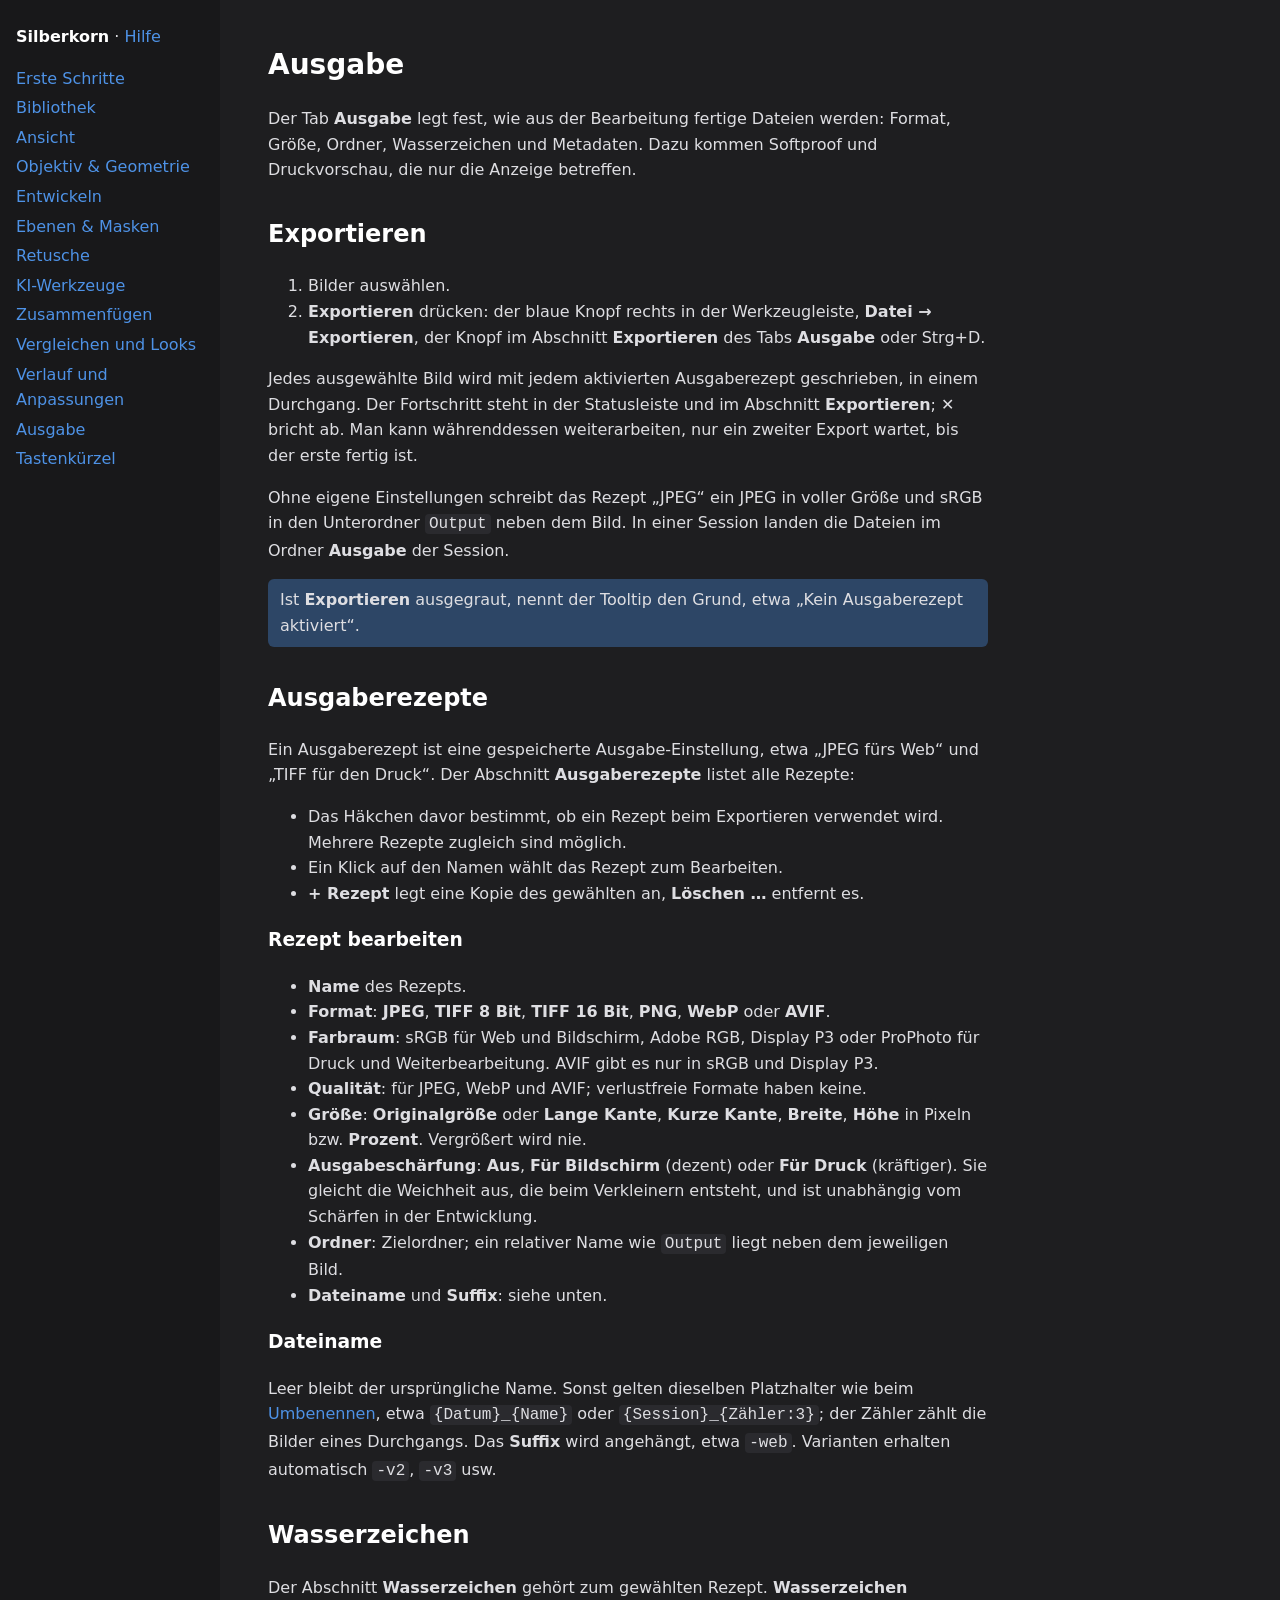
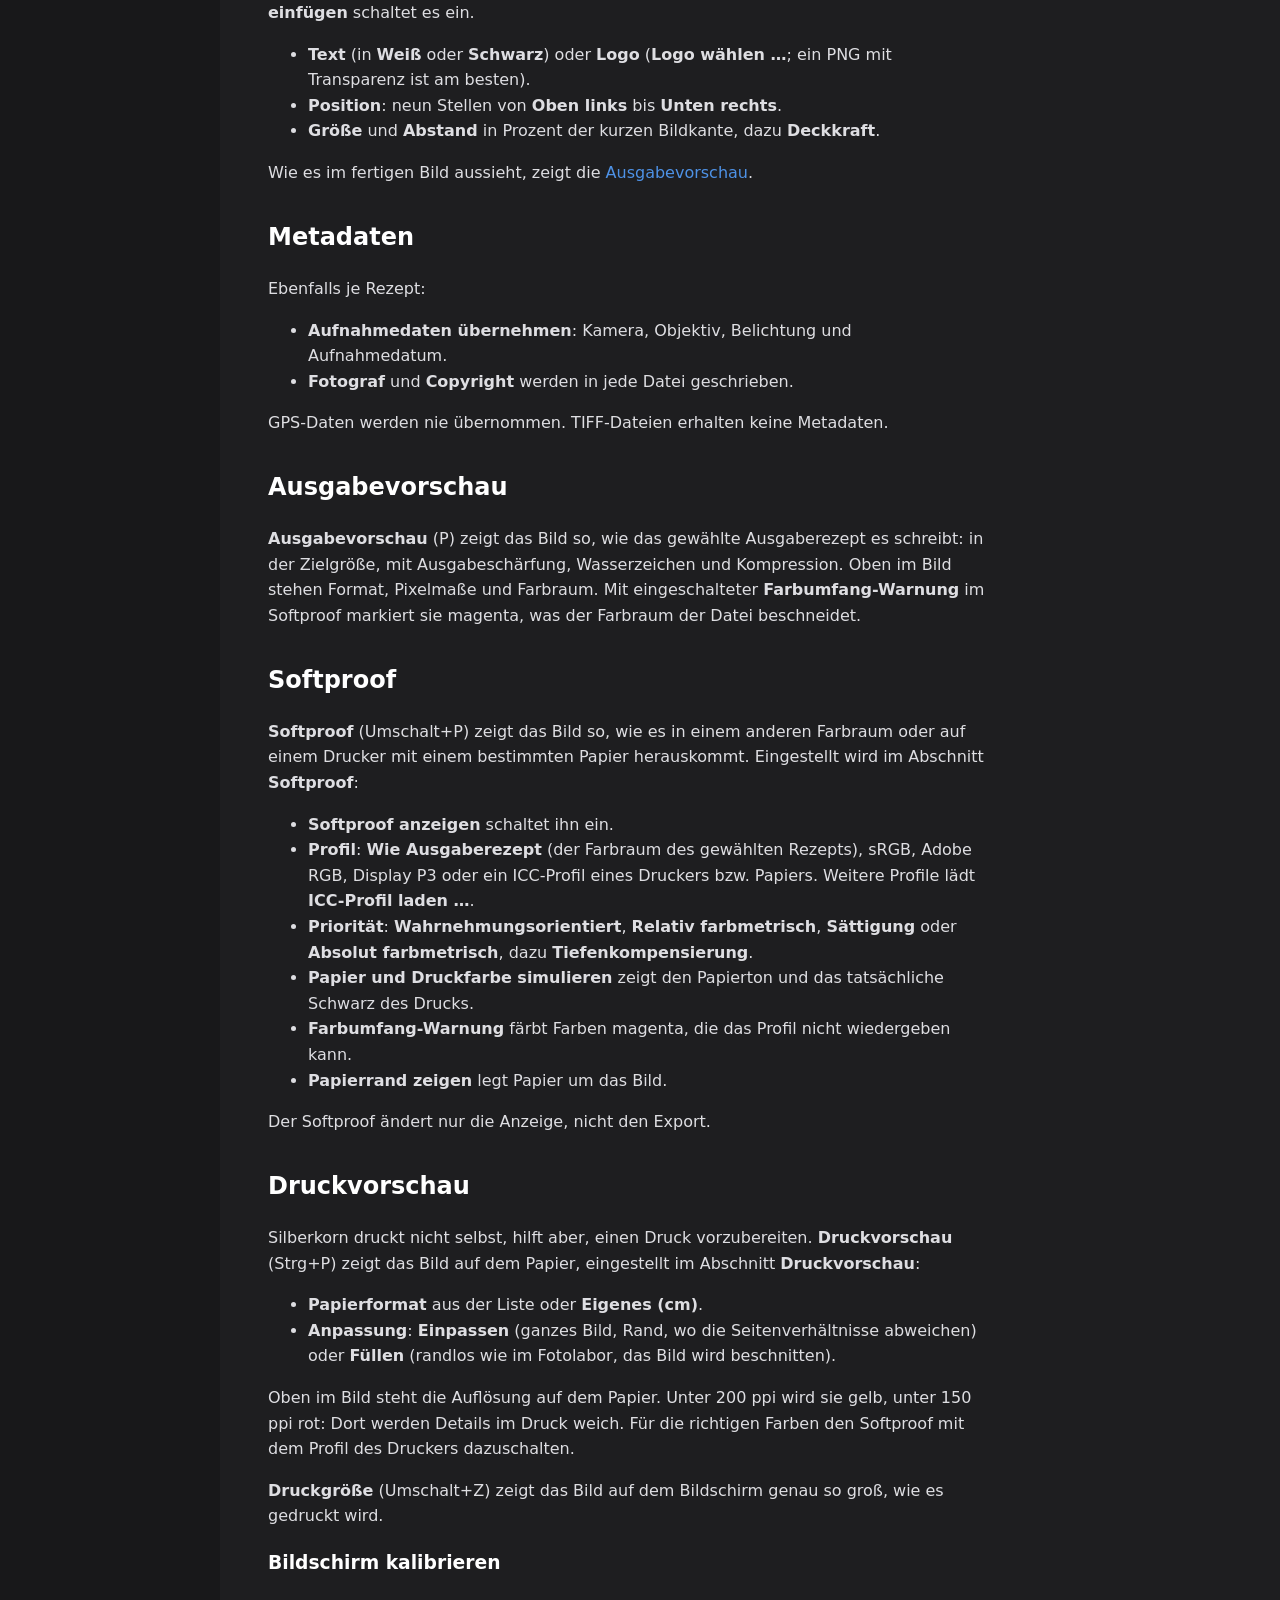
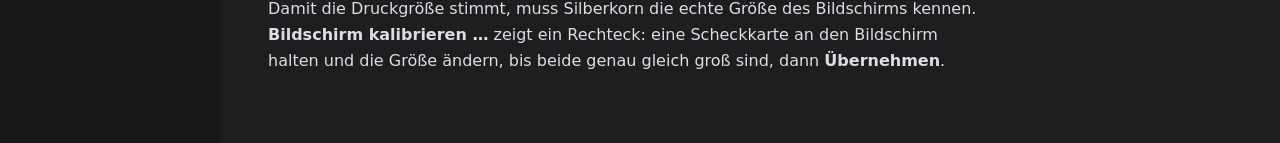
==== docs/hilfe/ausgabe.html @ e689c8c1 "Hilfe und Tutorials: Handbuch (F1), Kurzhilfe je Werkzeug, geführte Touren - Handbuch mit 13 Kapitel" ====
<!doctype html>
<html lang="de">
<head>
<meta charset="utf-8">
<meta name="viewport" content="width=device-width, initial-scale=1">
<title>Ausgabe – Silberkorn</title>
<link rel="stylesheet" href="hilfe.css">
</head>
<body>
<nav><a class="home" href="../index.html">Silberkorn</a> · <a href="index.html">Hilfe</a>
<ul>
<li><a href="erste-schritte.html">Erste Schritte</a></li>
<li><a href="bibliothek.html">Bibliothek</a></li>
<li><a href="ansicht.html">Ansicht</a></li>
<li><a href="objektiv.html">Objektiv &amp; Geometrie</a></li>
<li><a href="entwickeln.html">Entwickeln</a></li>
<li><a href="ebenen-masken.html">Ebenen &amp; Masken</a></li>
<li><a href="retusche.html">Retusche</a></li>
<li><a href="ki-werkzeuge.html">KI-Werkzeuge</a></li>
<li><a href="zusammenfuegen.html">Zusammenfügen</a></li>
<li><a href="vergleichen.html">Vergleichen und Looks</a></li>
<li><a href="verlauf.html">Verlauf und Anpassungen</a></li>
<li><a href="ausgabe.html">Ausgabe</a></li>
<li><a href="tastenkuerzel.html">Tastenkürzel</a></li>
</ul></nav>
<main>
<h1 id="ausgabe">Ausgabe</h1>
<p>Der Tab <b>Ausgabe</b> legt fest, wie aus der Bearbeitung fertige Dateien werden: Format, Größe, Ordner, Wasserzeichen und Metadaten. Dazu kommen Softproof und Druckvorschau, die nur die Anzeige betreffen.</p>
<h2 id="exportieren">Exportieren</h2>
<ol>
<li>Bilder auswählen.</li>
<li><b>Exportieren</b> drücken: der blaue Knopf rechts in der Werkzeugleiste, <b>Datei → Exportieren</b>, der Knopf im Abschnitt <b>Exportieren</b> des Tabs <b>Ausgabe</b> oder Strg+D.</li>
</ol>
<p>Jedes ausgewählte Bild wird mit jedem aktivierten Ausgaberezept geschrieben, in einem Durchgang. Der Fortschritt steht in der Statusleiste und im Abschnitt <b>Exportieren</b>; ✕ bricht ab. Man kann währenddessen weiterarbeiten, nur ein zweiter Export wartet, bis der erste fertig ist.</p>
<p>Ohne eigene Einstellungen schreibt das Rezept „JPEG“ ein JPEG in voller Größe und sRGB in den Unterordner <code>Output</code> neben dem Bild. In einer Session landen die Dateien im Ordner <b>Ausgabe</b> der Session.</p>
<p class="note">Ist <b>Exportieren</b> ausgegraut, nennt der Tooltip den Grund, etwa „Kein Ausgaberezept aktiviert“.</p>
<h2 id="ausgaberezepte">Ausgaberezepte</h2>
<p>Ein Ausgaberezept ist eine gespeicherte Ausgabe-Einstellung, etwa „JPEG fürs Web“ und „TIFF für den Druck“. Der Abschnitt <b>Ausgaberezepte</b> listet alle Rezepte:</p>
<ul>
<li>Das Häkchen davor bestimmt, ob ein Rezept beim Exportieren verwendet wird. Mehrere Rezepte zugleich sind möglich.</li>
<li>Ein Klick auf den Namen wählt das Rezept zum Bearbeiten.</li>
<li><b>+ Rezept</b> legt eine Kopie des gewählten an, <b>Löschen …</b> entfernt es.</li>
</ul>
<h3 id="rezept-bearbeiten">Rezept bearbeiten</h3>
<ul>
<li><b>Name</b> des Rezepts.</li>
<li><b>Format</b>: <b>JPEG</b>, <b>TIFF 8 Bit</b>, <b>TIFF 16 Bit</b>, <b>PNG</b>, <b>WebP</b> oder <b>AVIF</b>.</li>
<li><b>Farbraum</b>: sRGB für Web und Bildschirm, Adobe RGB, Display P3 oder ProPhoto für Druck und Weiterbearbeitung. AVIF gibt es nur in sRGB und Display P3.</li>
<li><b>Qualität</b>: für JPEG, WebP und AVIF; verlustfreie Formate haben keine.</li>
<li><b>Größe</b>: <b>Originalgröße</b> oder <b>Lange Kante</b>, <b>Kurze Kante</b>, <b>Breite</b>, <b>Höhe</b> in Pixeln bzw. <b>Prozent</b>. Vergrößert wird nie.</li>
<li><b>Ausgabeschärfung</b>: <b>Aus</b>, <b>Für Bildschirm</b> (dezent) oder <b>Für Druck</b> (kräftiger). Sie gleicht die Weichheit aus, die beim Verkleinern entsteht, und ist unabhängig vom Schärfen in der Entwicklung.</li>
<li><b>Ordner</b>: Zielordner; ein relativer Name wie <code>Output</code> liegt neben dem jeweiligen Bild.</li>
<li><b>Dateiname</b> und <b>Suffix</b>: siehe unten.</li>
</ul>
<h3 id="dateiname">Dateiname</h3>
<p>Leer bleibt der ursprüngliche Name. Sonst gelten dieselben Platzhalter wie beim <a href="bibliothek.html#umbenennen">Umbenennen</a>, etwa <code>{Datum}_{Name}</code> oder <code>{Session}_{Zähler:3}</code>; der Zähler zählt die Bilder eines Durchgangs. Das <b>Suffix</b> wird angehängt, etwa <code>-web</code>. Varianten erhalten automatisch <code>-v2</code>, <code>-v3</code> usw.</p>
<h2 id="wasserzeichen">Wasserzeichen</h2>
<p>Der Abschnitt <b>Wasserzeichen</b> gehört zum gewählten Rezept. <b>Wasserzeichen einfügen</b> schaltet es ein.</p>
<ul>
<li><b>Text</b> (in <b>Weiß</b> oder <b>Schwarz</b>) oder <b>Logo</b> (<b>Logo wählen …</b>; ein PNG mit Transparenz ist am besten).</li>
<li><b>Position</b>: neun Stellen von <b>Oben links</b> bis <b>Unten rechts</b>.</li>
<li><b>Größe</b> und <b>Abstand</b> in Prozent der kurzen Bildkante, dazu <b>Deckkraft</b>.</li>
</ul>
<p>Wie es im fertigen Bild aussieht, zeigt die <a href="ausgabe.html#ausgabevorschau">Ausgabevorschau</a>.</p>
<h2 id="metadaten">Metadaten</h2>
<p>Ebenfalls je Rezept:</p>
<ul>
<li><b>Aufnahmedaten übernehmen</b>: Kamera, Objektiv, Belichtung und Aufnahmedatum.</li>
<li><b>Fotograf</b> und <b>Copyright</b> werden in jede Datei geschrieben.</li>
</ul>
<p>GPS-Daten werden nie übernommen. TIFF-Dateien erhalten keine Metadaten.</p>
<h2 id="ausgabevorschau">Ausgabevorschau</h2>
<p><b>Ausgabevorschau</b> (P) zeigt das Bild so, wie das gewählte Ausgaberezept es schreibt: in der Zielgröße, mit Ausgabeschärfung, Wasserzeichen und Kompression. Oben im Bild stehen Format, Pixelmaße und Farbraum. Mit eingeschalteter <b>Farbumfang-Warnung</b> im Softproof markiert sie magenta, was der Farbraum der Datei beschneidet.</p>
<h2 id="softproof">Softproof</h2>
<p><b>Softproof</b> (Umschalt+P) zeigt das Bild so, wie es in einem anderen Farbraum oder auf einem Drucker mit einem bestimmten Papier herauskommt. Eingestellt wird im Abschnitt <b>Softproof</b>:</p>
<ul>
<li><b>Softproof anzeigen</b> schaltet ihn ein.</li>
<li><b>Profil</b>: <b>Wie Ausgaberezept</b> (der Farbraum des gewählten Rezepts), sRGB, Adobe RGB, Display P3 oder ein ICC-Profil eines Druckers bzw. Papiers. Weitere Profile lädt <b>ICC-Profil laden …</b>.</li>
<li><b>Priorität</b>: <b>Wahrnehmungsorientiert</b>, <b>Relativ farbmetrisch</b>, <b>Sättigung</b> oder <b>Absolut farbmetrisch</b>, dazu <b>Tiefenkompensierung</b>.</li>
<li><b>Papier und Druckfarbe simulieren</b> zeigt den Papierton und das tatsächliche Schwarz des Drucks.</li>
<li><b>Farbumfang-Warnung</b> färbt Farben magenta, die das Profil nicht wiedergeben kann.</li>
<li><b>Papierrand zeigen</b> legt Papier um das Bild.</li>
</ul>
<p>Der Softproof ändert nur die Anzeige, nicht den Export.</p>
<h2 id="druckvorschau">Druckvorschau</h2>
<p>Silberkorn druckt nicht selbst, hilft aber, einen Druck vorzubereiten. <b>Druckvorschau</b> (Strg+P) zeigt das Bild auf dem Papier, eingestellt im Abschnitt <b>Druckvorschau</b>:</p>
<ul>
<li><b>Papierformat</b> aus der Liste oder <b>Eigenes (cm)</b>.</li>
<li><b>Anpassung</b>: <b>Einpassen</b> (ganzes Bild, Rand, wo die Seitenverhältnisse abweichen) oder <b>Füllen</b> (randlos wie im Fotolabor, das Bild wird beschnitten).</li>
</ul>
<p>Oben im Bild steht die Auflösung auf dem Papier. Unter 200 ppi wird sie gelb, unter 150 ppi rot: Dort werden Details im Druck weich. Für die richtigen Farben den Softproof mit dem Profil des Druckers dazuschalten.</p>
<p><b>Druckgröße</b> (Umschalt+Z) zeigt das Bild auf dem Bildschirm genau so groß, wie es gedruckt wird.</p>
<h3 id="bildschirm-kalibrieren">Bildschirm kalibrieren</h3>
<p>Damit die Druckgröße stimmt, muss Silberkorn die echte Größe des Bildschirms kennen. <b>Bildschirm kalibrieren …</b> zeigt ein Rechteck: eine Scheckkarte an den Bildschirm halten und die Größe ändern, bis beide genau gleich groß sind, dann <b>Übernehmen</b>.</p>
</main>
</body>
</html>
---- docs/hilfe/hilfe.css ----
body{margin:0;display:flex;gap:32px;background:#1e1e20;color:#dedee2;font:16px/1.6 system-ui,-apple-system,"Segoe UI",sans-serif}
nav{flex:0 0 220px;padding:24px 16px;background:#18181a;min-height:100vh;box-sizing:border-box}
nav ul{list-style:none;padding:0;margin:16px 0 0}nav li{margin:4px 0}
a{color:#4e92e6;text-decoration:none}a:hover{text-decoration:underline}
nav .home{font-weight:600;color:#fff}
main{max-width:720px;padding:24px 16px 64px}
h1{color:#fff;font-size:28px}h2{color:#fff;margin-top:32px}h3{color:#fff}
code{background:#2a2a2e;padding:1px 4px;border-radius:4px}
.note{background:#2d4666;border-radius:6px;padding:8px 12px;margin:12px 0}
@media (max-width:760px){body{display:block}nav{min-height:0}}
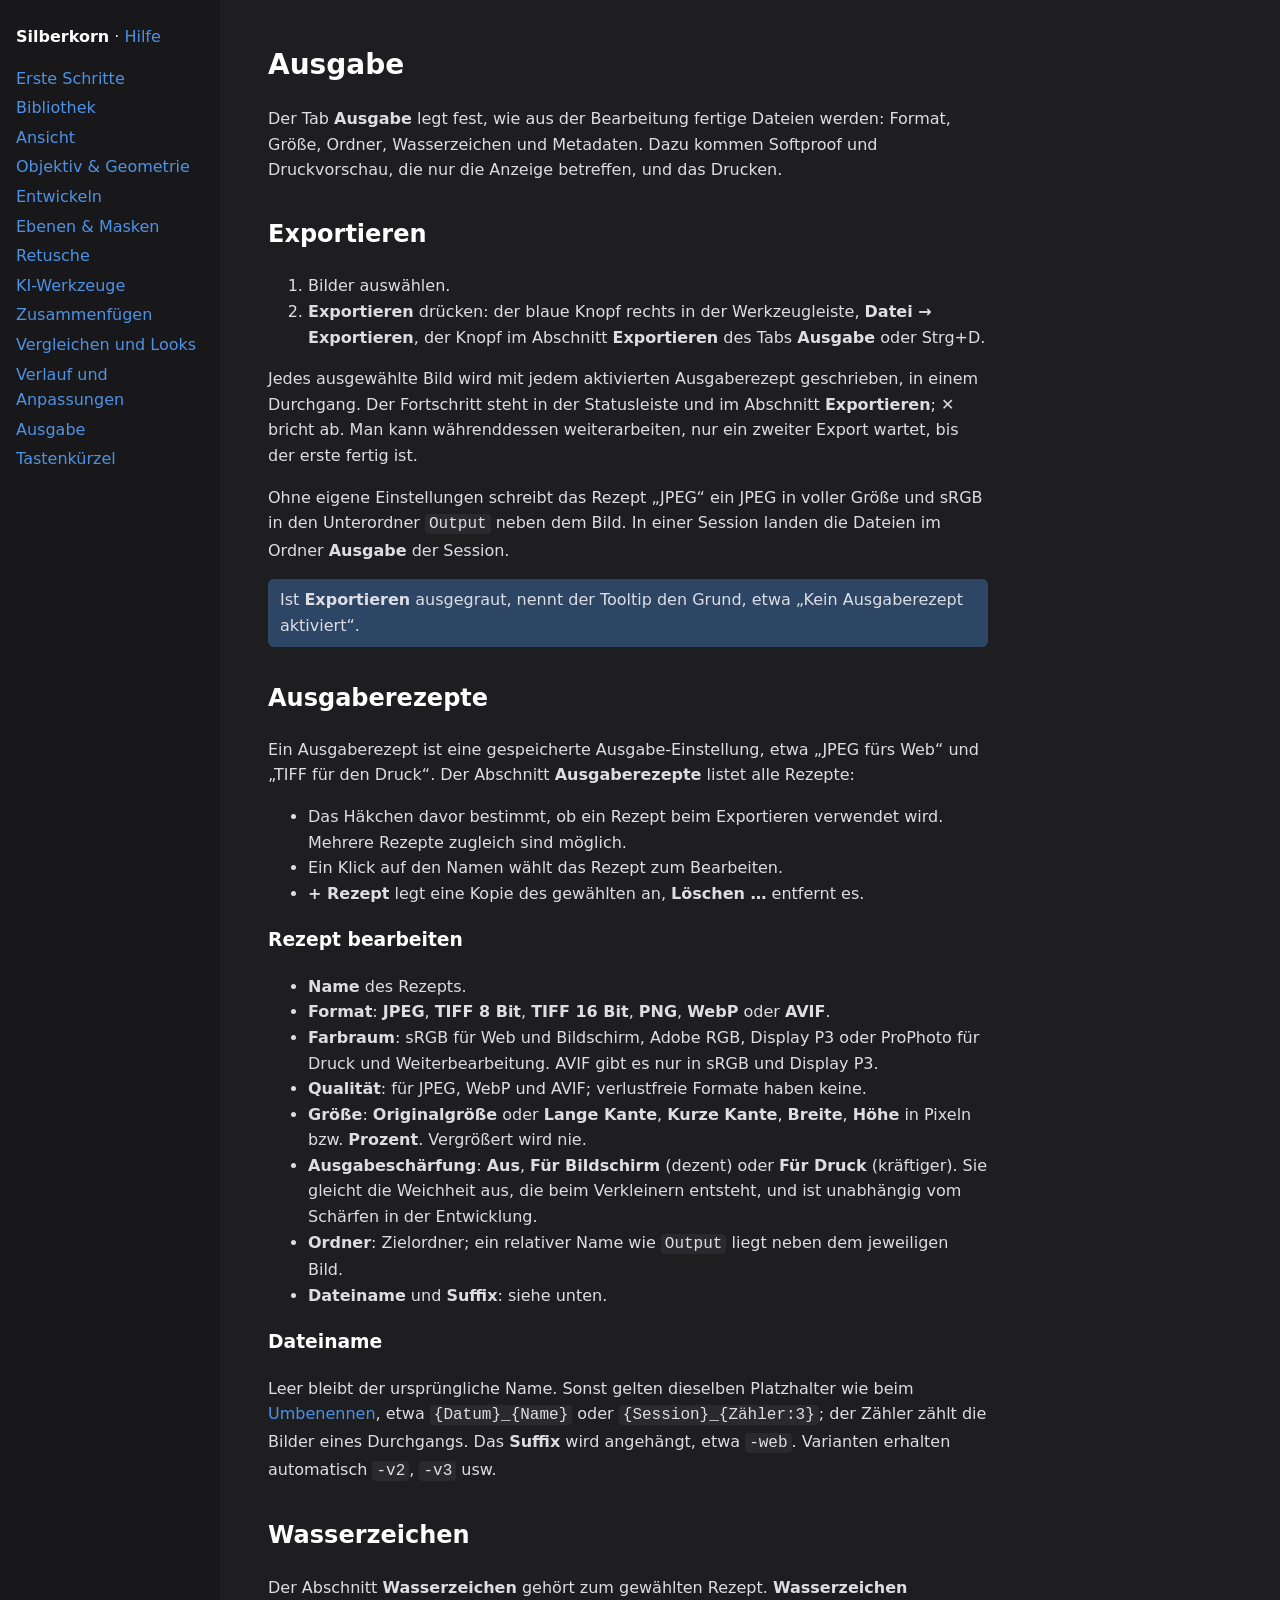
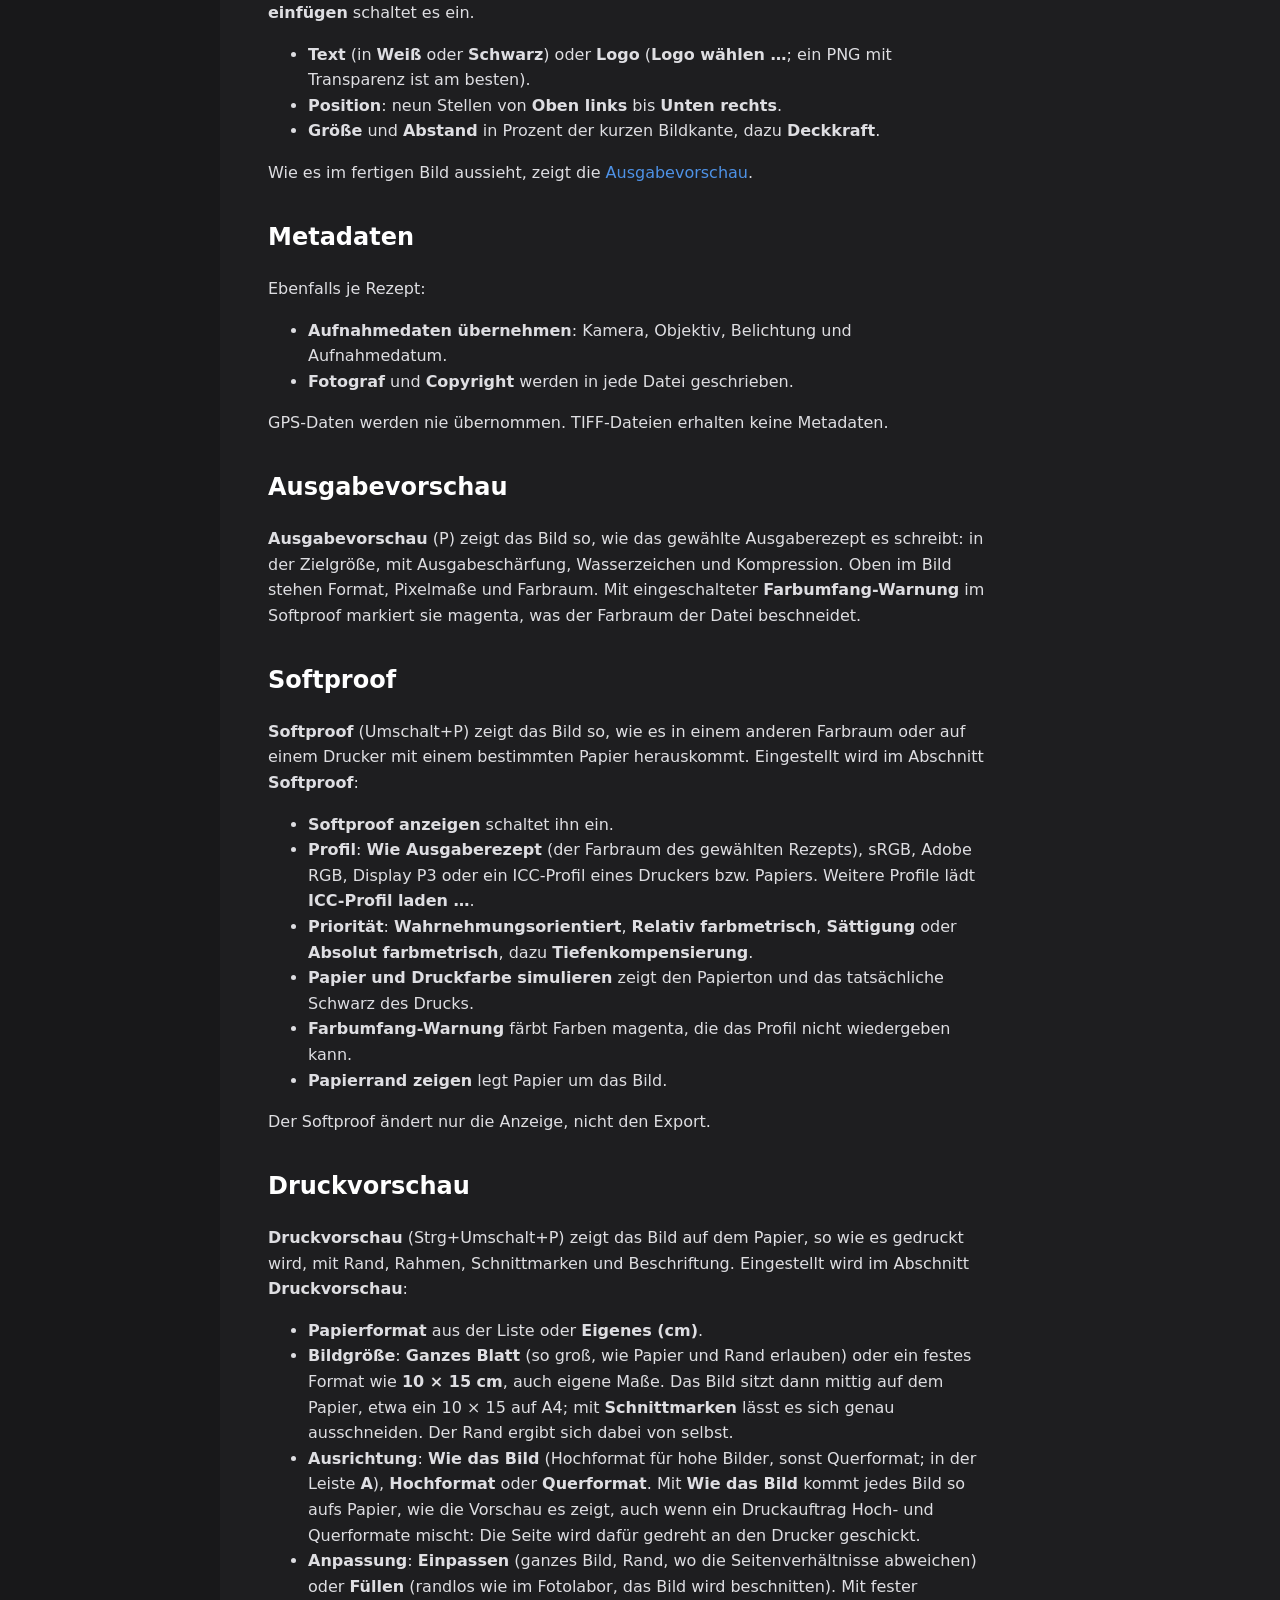
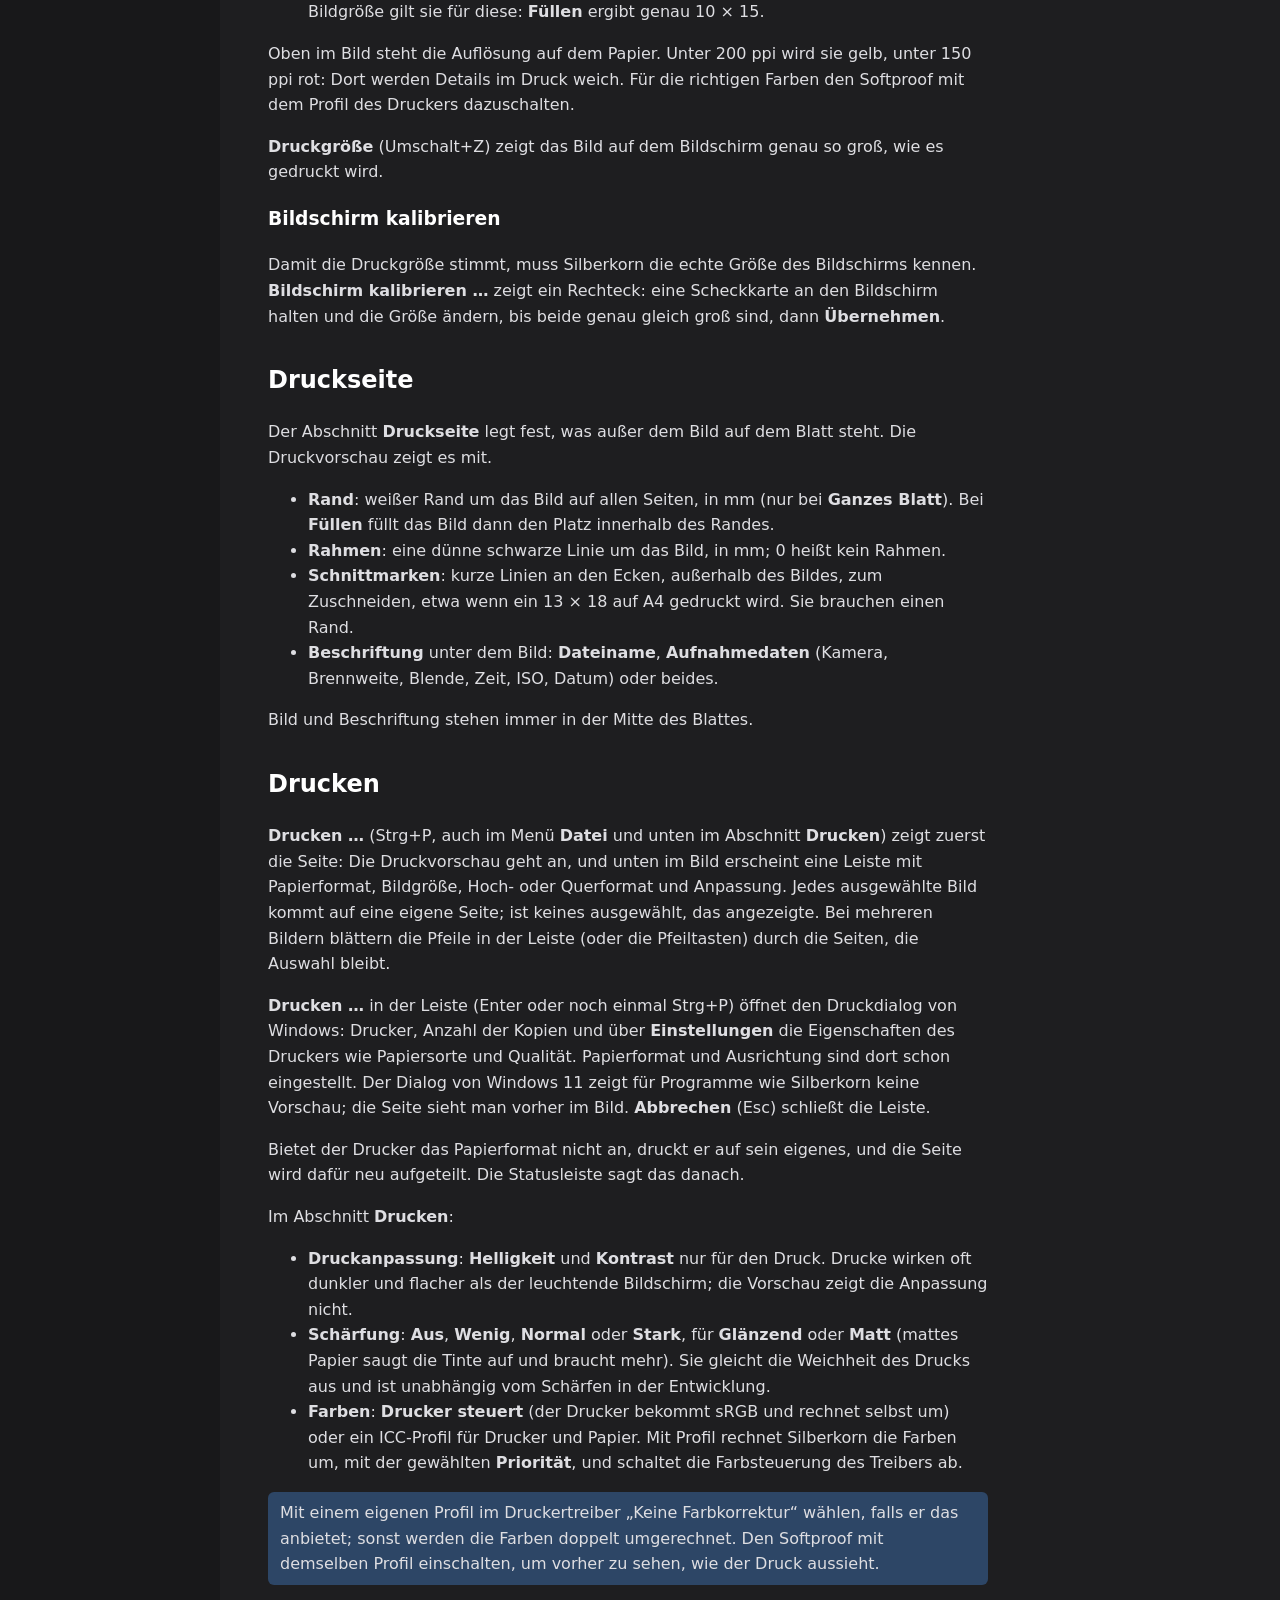
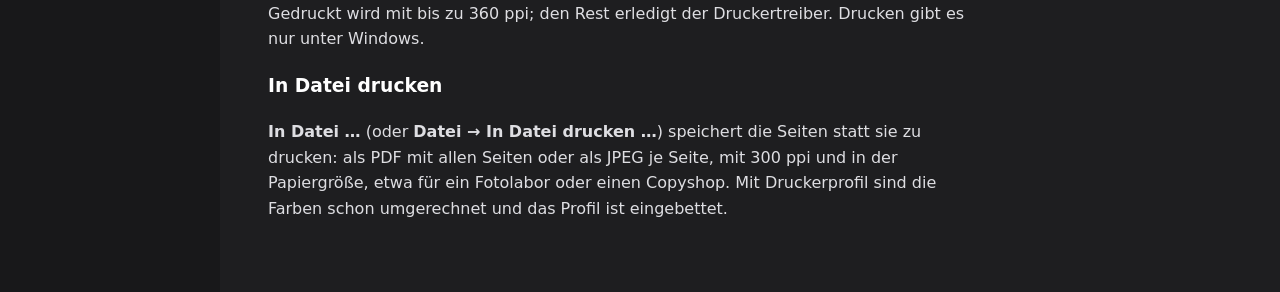
==== commit 74ece391: "Drucken: Druckleiste mit Vorschau, Windows-Druck, Druckseite, PDF/JPEG - Strg+P öffnet die Druckleis" ====
--- a/docs/hilfe/ausgabe.html
+++ b/docs/hilfe/ausgabe.html
@@ -25,7 +25,7 @@
 </ul></nav>
 <main>
 <h1 id="ausgabe">Ausgabe</h1>
-<p>Der Tab <b>Ausgabe</b> legt fest, wie aus der Bearbeitung fertige Dateien werden: Format, Größe, Ordner, Wasserzeichen und Metadaten. Dazu kommen Softproof und Druckvorschau, die nur die Anzeige betreffen.</p>
+<p>Der Tab <b>Ausgabe</b> legt fest, wie aus der Bearbeitung fertige Dateien werden: Format, Größe, Ordner, Wasserzeichen und Metadaten. Dazu kommen Softproof und Druckvorschau, die nur die Anzeige betreffen, und das Drucken.</p>
 <h2 id="exportieren">Exportieren</h2>
 <ol>
 <li>Bilder auswählen.</li>
@@ -83,15 +83,40 @@
 </ul>
 <p>Der Softproof ändert nur die Anzeige, nicht den Export.</p>
 <h2 id="druckvorschau">Druckvorschau</h2>
-<p>Silberkorn druckt nicht selbst, hilft aber, einen Druck vorzubereiten. <b>Druckvorschau</b> (Strg+P) zeigt das Bild auf dem Papier, eingestellt im Abschnitt <b>Druckvorschau</b>:</p>
+<p><b>Druckvorschau</b> (Strg+Umschalt+P) zeigt das Bild auf dem Papier, so wie es gedruckt wird, mit Rand, Rahmen, Schnittmarken und Beschriftung. Eingestellt wird im Abschnitt <b>Druckvorschau</b>:</p>
 <ul>
 <li><b>Papierformat</b> aus der Liste oder <b>Eigenes (cm)</b>.</li>
-<li><b>Anpassung</b>: <b>Einpassen</b> (ganzes Bild, Rand, wo die Seitenverhältnisse abweichen) oder <b>Füllen</b> (randlos wie im Fotolabor, das Bild wird beschnitten).</li>
+<li><b>Bildgröße</b>: <b>Ganzes Blatt</b> (so groß, wie Papier und Rand erlauben) oder ein festes Format wie <b>10 × 15 cm</b>, auch eigene Maße. Das Bild sitzt dann mittig auf dem Papier, etwa ein 10 × 15 auf A4; mit <b>Schnittmarken</b> lässt es sich genau ausschneiden. Der Rand ergibt sich dabei von selbst.</li>
+<li><b>Ausrichtung</b>: <b>Wie das Bild</b> (Hochformat für hohe Bilder, sonst Querformat; in der Leiste <b>A</b>), <b>Hochformat</b> oder <b>Querformat</b>. Mit <b>Wie das Bild</b> kommt jedes Bild so aufs Papier, wie die Vorschau es zeigt, auch wenn ein Druckauftrag Hoch- und Querformate mischt: Die Seite wird dafür gedreht an den Drucker geschickt.</li>
+<li><b>Anpassung</b>: <b>Einpassen</b> (ganzes Bild, Rand, wo die Seitenverhältnisse abweichen) oder <b>Füllen</b> (randlos wie im Fotolabor, das Bild wird beschnitten). Mit fester Bildgröße gilt sie für diese: <b>Füllen</b> ergibt genau 10 × 15.</li>
 </ul>
 <p>Oben im Bild steht die Auflösung auf dem Papier. Unter 200 ppi wird sie gelb, unter 150 ppi rot: Dort werden Details im Druck weich. Für die richtigen Farben den Softproof mit dem Profil des Druckers dazuschalten.</p>
 <p><b>Druckgröße</b> (Umschalt+Z) zeigt das Bild auf dem Bildschirm genau so groß, wie es gedruckt wird.</p>
 <h3 id="bildschirm-kalibrieren">Bildschirm kalibrieren</h3>
 <p>Damit die Druckgröße stimmt, muss Silberkorn die echte Größe des Bildschirms kennen. <b>Bildschirm kalibrieren …</b> zeigt ein Rechteck: eine Scheckkarte an den Bildschirm halten und die Größe ändern, bis beide genau gleich groß sind, dann <b>Übernehmen</b>.</p>
+<h2 id="druckseite">Druckseite</h2>
+<p>Der Abschnitt <b>Druckseite</b> legt fest, was außer dem Bild auf dem Blatt steht. Die Druckvorschau zeigt es mit.</p>
+<ul>
+<li><b>Rand</b>: weißer Rand um das Bild auf allen Seiten, in mm (nur bei <b>Ganzes Blatt</b>). Bei <b>Füllen</b> füllt das Bild dann den Platz innerhalb des Randes.</li>
+<li><b>Rahmen</b>: eine dünne schwarze Linie um das Bild, in mm; 0 heißt kein Rahmen.</li>
+<li><b>Schnittmarken</b>: kurze Linien an den Ecken, außerhalb des Bildes, zum Zuschneiden, etwa wenn ein 13 × 18 auf A4 gedruckt wird. Sie brauchen einen Rand.</li>
+<li><b>Beschriftung</b> unter dem Bild: <b>Dateiname</b>, <b>Aufnahmedaten</b> (Kamera, Brennweite, Blende, Zeit, ISO, Datum) oder beides.</li>
+</ul>
+<p>Bild und Beschriftung stehen immer in der Mitte des Blattes.</p>
+<h2 id="drucken">Drucken</h2>
+<p><b>Drucken …</b> (Strg+P, auch im Menü <b>Datei</b> und unten im Abschnitt <b>Drucken</b>) zeigt zuerst die Seite: Die Druckvorschau geht an, und unten im Bild erscheint eine Leiste mit Papierformat, Bildgröße, Hoch- oder Querformat und Anpassung. Jedes ausgewählte Bild kommt auf eine eigene Seite; ist keines ausgewählt, das angezeigte. Bei mehreren Bildern blättern die Pfeile in der Leiste (oder die Pfeiltasten) durch die Seiten, die Auswahl bleibt.</p>
+<p><b>Drucken …</b> in der Leiste (Enter oder noch einmal Strg+P) öffnet den Druckdialog von Windows: Drucker, Anzahl der Kopien und über <b>Einstellungen</b> die Eigenschaften des Druckers wie Papiersorte und Qualität. Papierformat und Ausrichtung sind dort schon eingestellt. Der Dialog von Windows 11 zeigt für Programme wie Silberkorn keine Vorschau; die Seite sieht man vorher im Bild. <b>Abbrechen</b> (Esc) schließt die Leiste.</p>
+<p>Bietet der Drucker das Papierformat nicht an, druckt er auf sein eigenes, und die Seite wird dafür neu aufgeteilt. Die Statusleiste sagt das danach.</p>
+<p>Im Abschnitt <b>Drucken</b>:</p>
+<ul>
+<li><b>Druckanpassung</b>: <b>Helligkeit</b> und <b>Kontrast</b> nur für den Druck. Drucke wirken oft dunkler und flacher als der leuchtende Bildschirm; die Vorschau zeigt die Anpassung nicht.</li>
+<li><b>Schärfung</b>: <b>Aus</b>, <b>Wenig</b>, <b>Normal</b> oder <b>Stark</b>, für <b>Glänzend</b> oder <b>Matt</b> (mattes Papier saugt die Tinte auf und braucht mehr). Sie gleicht die Weichheit des Drucks aus und ist unabhängig vom Schärfen in der Entwicklung.</li>
+<li><b>Farben</b>: <b>Drucker steuert</b> (der Drucker bekommt sRGB und rechnet selbst um) oder ein ICC-Profil für Drucker und Papier. Mit Profil rechnet Silberkorn die Farben um, mit der gewählten <b>Priorität</b>, und schaltet die Farbsteuerung des Treibers ab.</li>
+</ul>
+<p class="note">Mit einem eigenen Profil im Druckertreiber „Keine Farbkorrektur“ wählen, falls er das anbietet; sonst werden die Farben doppelt umgerechnet. Den Softproof mit demselben Profil einschalten, um vorher zu sehen, wie der Druck aussieht.</p>
+<p>Gedruckt wird mit bis zu 360 ppi; den Rest erledigt der Druckertreiber. Drucken gibt es nur unter Windows.</p>
+<h3 id="in-datei-drucken">In Datei drucken</h3>
+<p><b>In Datei …</b> (oder <b>Datei → In Datei drucken …</b>) speichert die Seiten statt sie zu drucken: als PDF mit allen Seiten oder als JPEG je Seite, mit 300 ppi und in der Papiergröße, etwa für ein Fotolabor oder einen Copyshop. Mit Druckerprofil sind die Farben schon umgerechnet und das Profil ist eingebettet.</p>
 </main>
 </body>
 </html>
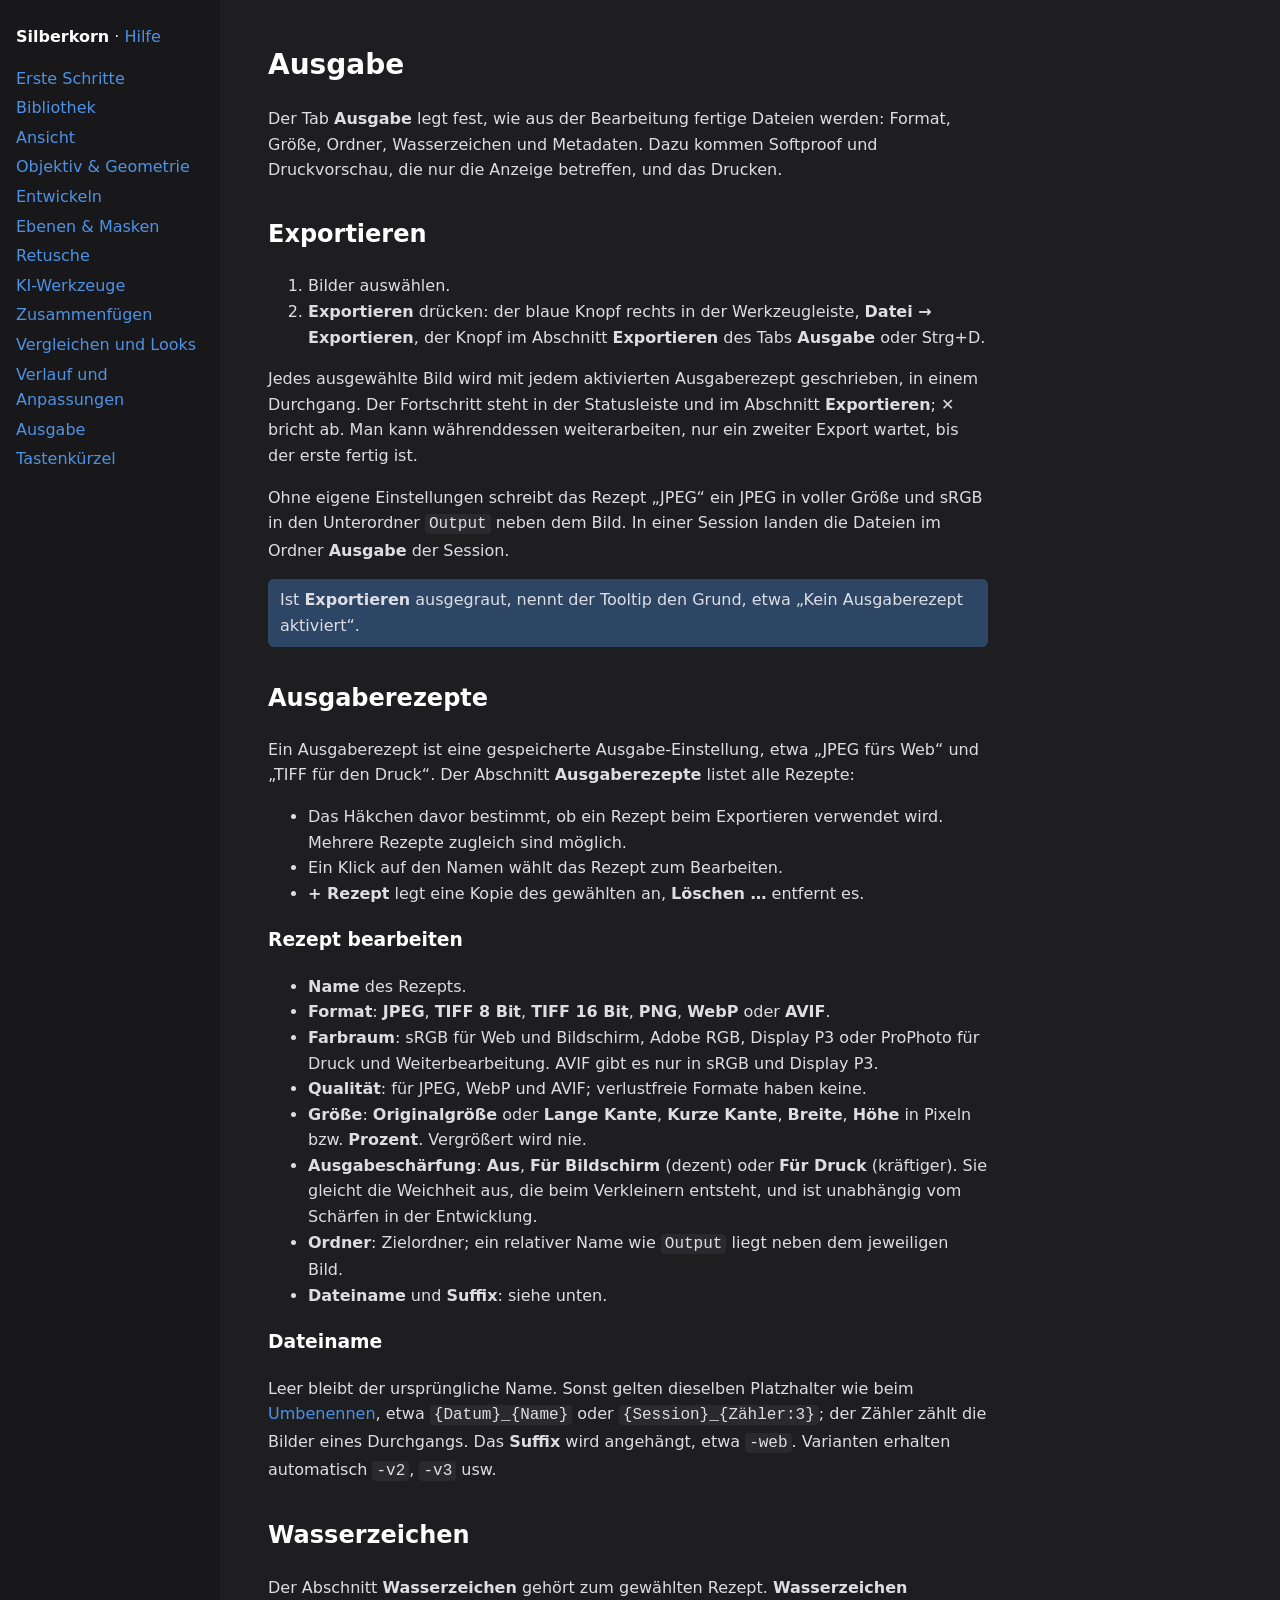
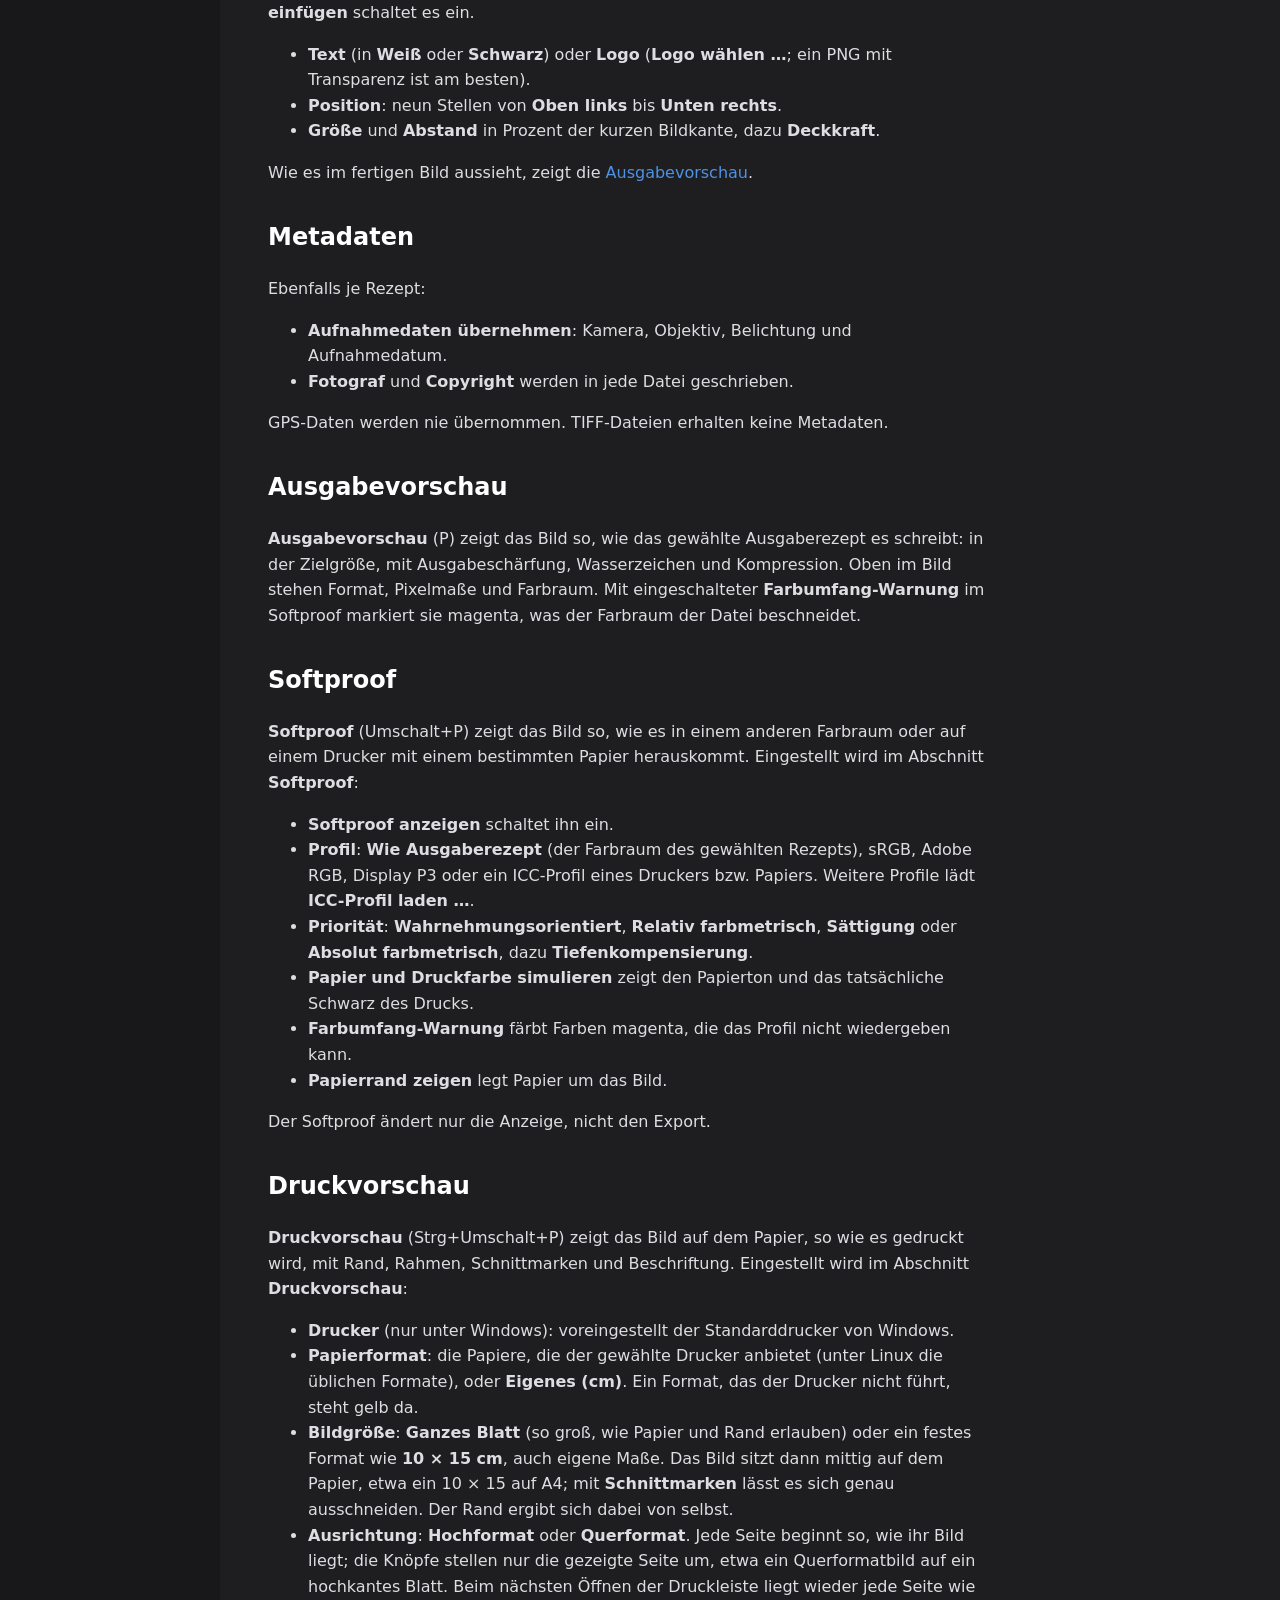
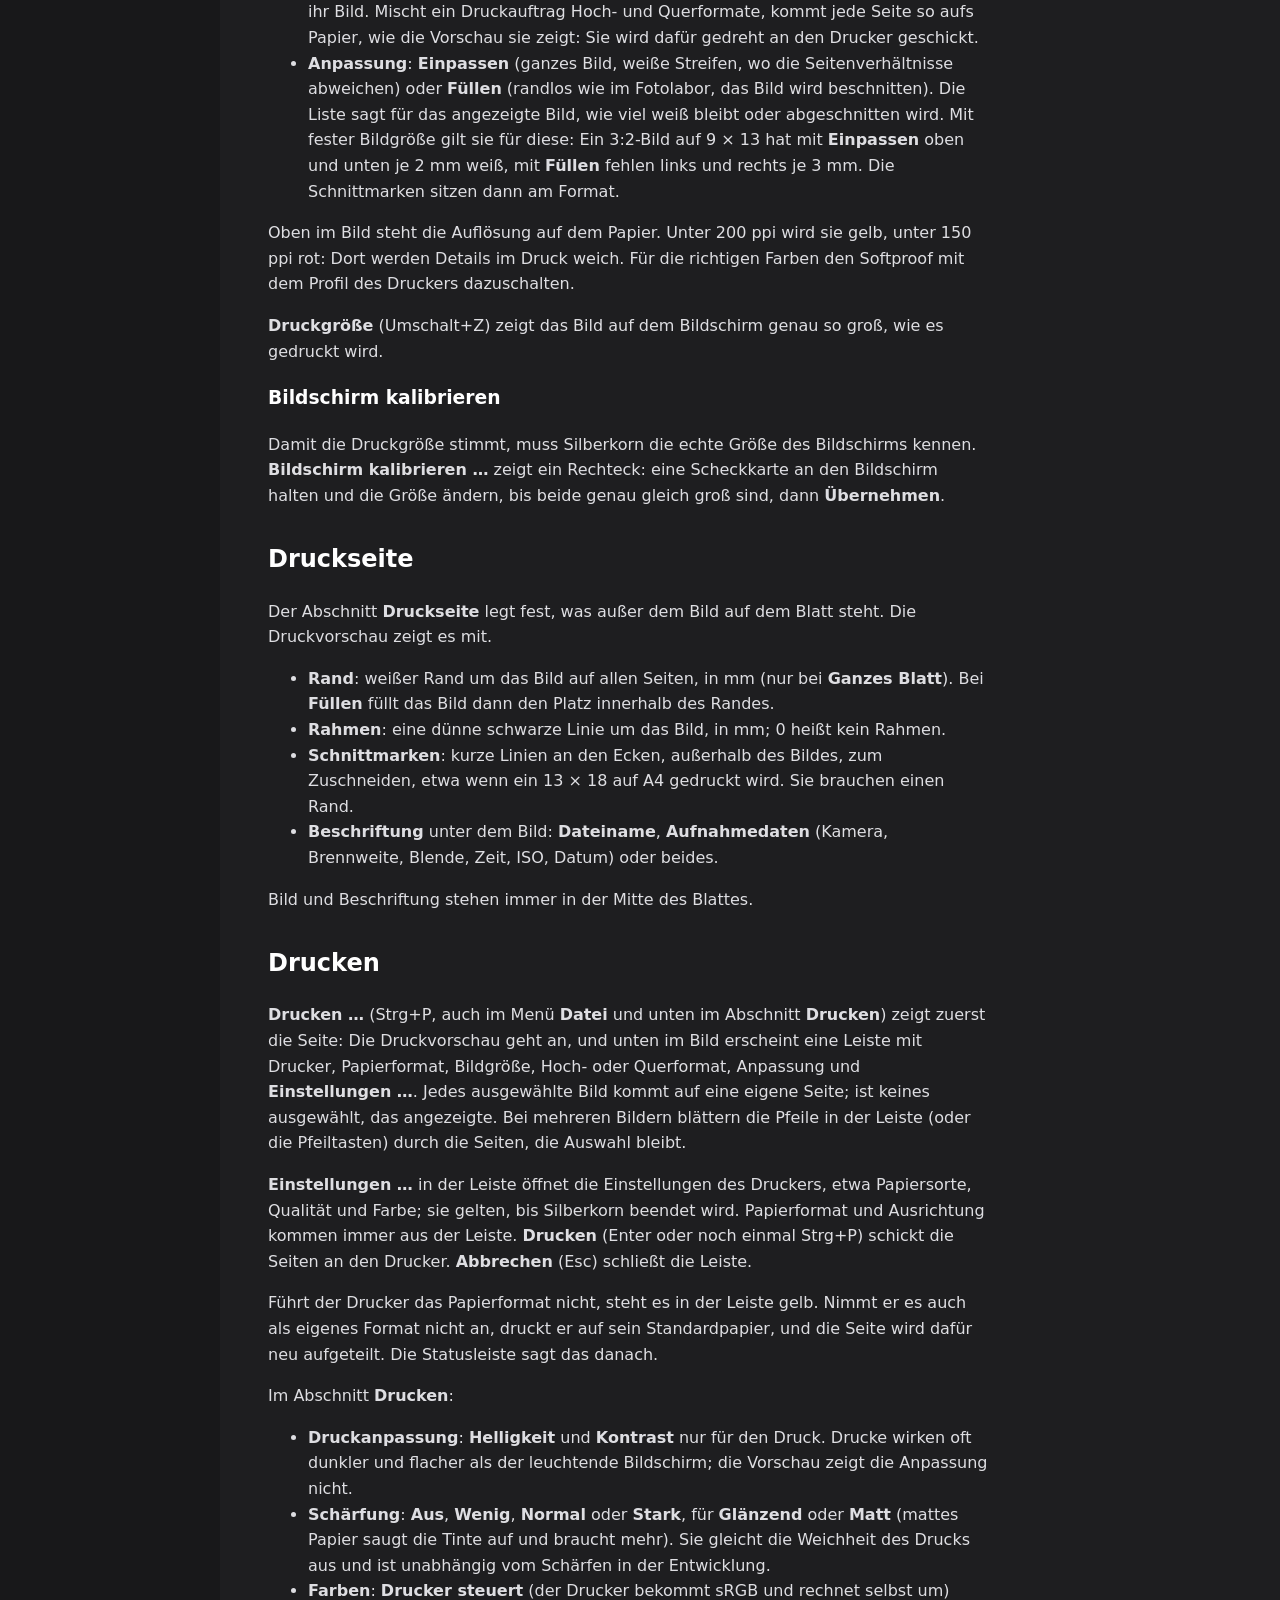
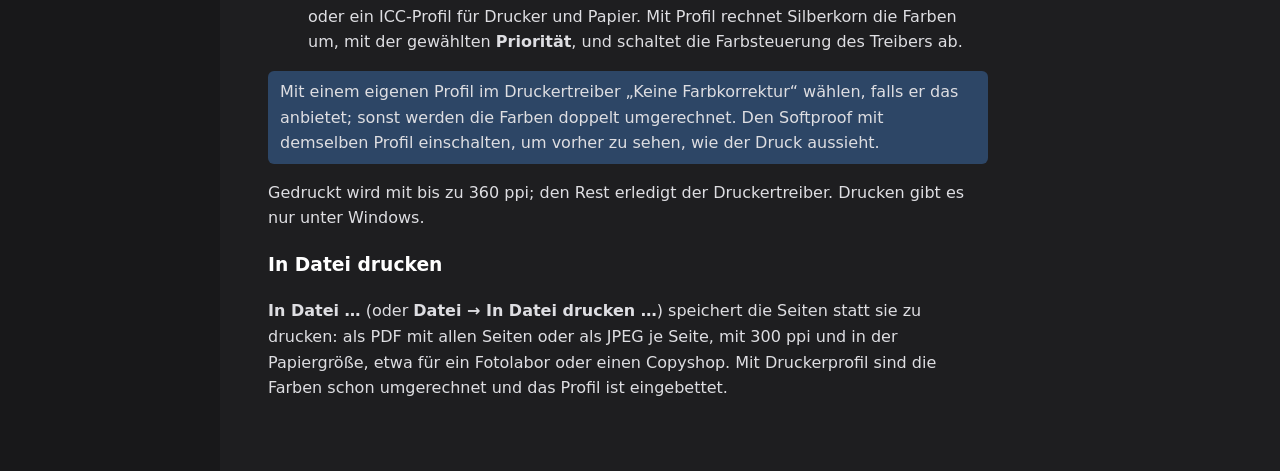
==== commit 6fb41972: "Drucken: Drucker und Papier in der Leiste, direkt drucken, Ausrichtung je Seite - Drucker und seine " ====
--- a/docs/hilfe/ausgabe.html
+++ b/docs/hilfe/ausgabe.html
@@ -85,10 +85,11 @@
 <h2 id="druckvorschau">Druckvorschau</h2>
 <p><b>Druckvorschau</b> (Strg+Umschalt+P) zeigt das Bild auf dem Papier, so wie es gedruckt wird, mit Rand, Rahmen, Schnittmarken und Beschriftung. Eingestellt wird im Abschnitt <b>Druckvorschau</b>:</p>
 <ul>
-<li><b>Papierformat</b> aus der Liste oder <b>Eigenes (cm)</b>.</li>
+<li><b>Drucker</b> (nur unter Windows): voreingestellt der Standarddrucker von Windows.</li>
+<li><b>Papierformat</b>: die Papiere, die der gewählte Drucker anbietet (unter Linux die üblichen Formate), oder <b>Eigenes (cm)</b>. Ein Format, das der Drucker nicht führt, steht gelb da.</li>
 <li><b>Bildgröße</b>: <b>Ganzes Blatt</b> (so groß, wie Papier und Rand erlauben) oder ein festes Format wie <b>10 × 15 cm</b>, auch eigene Maße. Das Bild sitzt dann mittig auf dem Papier, etwa ein 10 × 15 auf A4; mit <b>Schnittmarken</b> lässt es sich genau ausschneiden. Der Rand ergibt sich dabei von selbst.</li>
-<li><b>Ausrichtung</b>: <b>Wie das Bild</b> (Hochformat für hohe Bilder, sonst Querformat; in der Leiste <b>A</b>), <b>Hochformat</b> oder <b>Querformat</b>. Mit <b>Wie das Bild</b> kommt jedes Bild so aufs Papier, wie die Vorschau es zeigt, auch wenn ein Druckauftrag Hoch- und Querformate mischt: Die Seite wird dafür gedreht an den Drucker geschickt.</li>
-<li><b>Anpassung</b>: <b>Einpassen</b> (ganzes Bild, Rand, wo die Seitenverhältnisse abweichen) oder <b>Füllen</b> (randlos wie im Fotolabor, das Bild wird beschnitten). Mit fester Bildgröße gilt sie für diese: <b>Füllen</b> ergibt genau 10 × 15.</li>
+<li><b>Ausrichtung</b>: <b>Hochformat</b> oder <b>Querformat</b>. Jede Seite beginnt so, wie ihr Bild liegt; die Knöpfe stellen nur die gezeigte Seite um, etwa ein Querformatbild auf ein hochkantes Blatt. Beim nächsten Öffnen der Druckleiste liegt wieder jede Seite wie ihr Bild. Mischt ein Druckauftrag Hoch- und Querformate, kommt jede Seite so aufs Papier, wie die Vorschau sie zeigt: Sie wird dafür gedreht an den Drucker geschickt.</li>
+<li><b>Anpassung</b>: <b>Einpassen</b> (ganzes Bild, weiße Streifen, wo die Seitenverhältnisse abweichen) oder <b>Füllen</b> (randlos wie im Fotolabor, das Bild wird beschnitten). Die Liste sagt für das angezeigte Bild, wie viel weiß bleibt oder abgeschnitten wird. Mit fester Bildgröße gilt sie für diese: Ein 3:2-Bild auf 9 × 13 hat mit <b>Einpassen</b> oben und unten je 2 mm weiß, mit <b>Füllen</b> fehlen links und rechts je 3 mm. Die Schnittmarken sitzen dann am Format.</li>
 </ul>
 <p>Oben im Bild steht die Auflösung auf dem Papier. Unter 200 ppi wird sie gelb, unter 150 ppi rot: Dort werden Details im Druck weich. Für die richtigen Farben den Softproof mit dem Profil des Druckers dazuschalten.</p>
 <p><b>Druckgröße</b> (Umschalt+Z) zeigt das Bild auf dem Bildschirm genau so groß, wie es gedruckt wird.</p>
@@ -104,9 +105,9 @@
 </ul>
 <p>Bild und Beschriftung stehen immer in der Mitte des Blattes.</p>
 <h2 id="drucken">Drucken</h2>
-<p><b>Drucken …</b> (Strg+P, auch im Menü <b>Datei</b> und unten im Abschnitt <b>Drucken</b>) zeigt zuerst die Seite: Die Druckvorschau geht an, und unten im Bild erscheint eine Leiste mit Papierformat, Bildgröße, Hoch- oder Querformat und Anpassung. Jedes ausgewählte Bild kommt auf eine eigene Seite; ist keines ausgewählt, das angezeigte. Bei mehreren Bildern blättern die Pfeile in der Leiste (oder die Pfeiltasten) durch die Seiten, die Auswahl bleibt.</p>
-<p><b>Drucken …</b> in der Leiste (Enter oder noch einmal Strg+P) öffnet den Druckdialog von Windows: Drucker, Anzahl der Kopien und über <b>Einstellungen</b> die Eigenschaften des Druckers wie Papiersorte und Qualität. Papierformat und Ausrichtung sind dort schon eingestellt. Der Dialog von Windows 11 zeigt für Programme wie Silberkorn keine Vorschau; die Seite sieht man vorher im Bild. <b>Abbrechen</b> (Esc) schließt die Leiste.</p>
-<p>Bietet der Drucker das Papierformat nicht an, druckt er auf sein eigenes, und die Seite wird dafür neu aufgeteilt. Die Statusleiste sagt das danach.</p>
+<p><b>Drucken …</b> (Strg+P, auch im Menü <b>Datei</b> und unten im Abschnitt <b>Drucken</b>) zeigt zuerst die Seite: Die Druckvorschau geht an, und unten im Bild erscheint eine Leiste mit Drucker, Papierformat, Bildgröße, Hoch- oder Querformat, Anpassung und <b>Einstellungen …</b>. Jedes ausgewählte Bild kommt auf eine eigene Seite; ist keines ausgewählt, das angezeigte. Bei mehreren Bildern blättern die Pfeile in der Leiste (oder die Pfeiltasten) durch die Seiten, die Auswahl bleibt.</p>
+<p><b>Einstellungen …</b> in der Leiste öffnet die Einstellungen des Druckers, etwa Papiersorte, Qualität und Farbe; sie gelten, bis Silberkorn beendet wird. Papierformat und Ausrichtung kommen immer aus der Leiste. <b>Drucken</b> (Enter oder noch einmal Strg+P) schickt die Seiten an den Drucker. <b>Abbrechen</b> (Esc) schließt die Leiste.</p>
+<p>Führt der Drucker das Papierformat nicht, steht es in der Leiste gelb. Nimmt er es auch als eigenes Format nicht an, druckt er auf sein Standardpapier, und die Seite wird dafür neu aufgeteilt. Die Statusleiste sagt das danach.</p>
 <p>Im Abschnitt <b>Drucken</b>:</p>
 <ul>
 <li><b>Druckanpassung</b>: <b>Helligkeit</b> und <b>Kontrast</b> nur für den Druck. Drucke wirken oft dunkler und flacher als der leuchtende Bildschirm; die Vorschau zeigt die Anpassung nicht.</li>
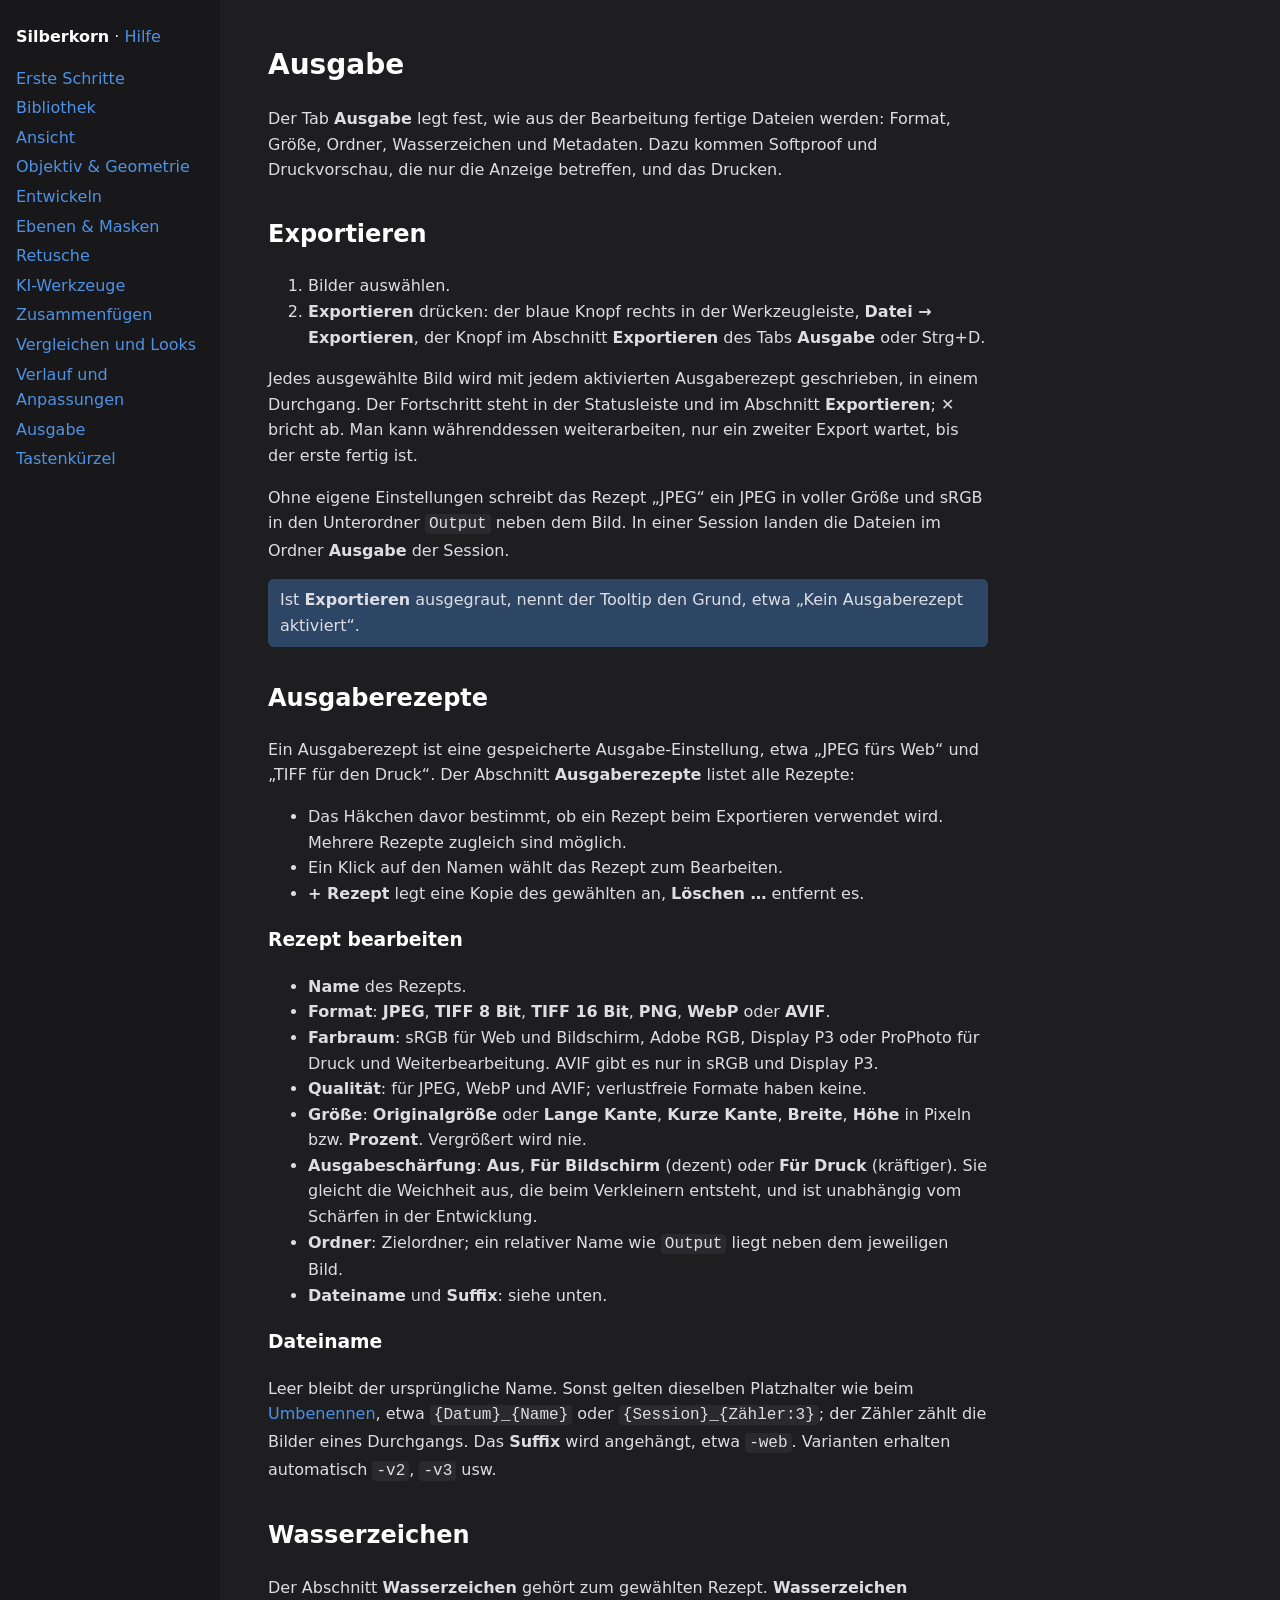
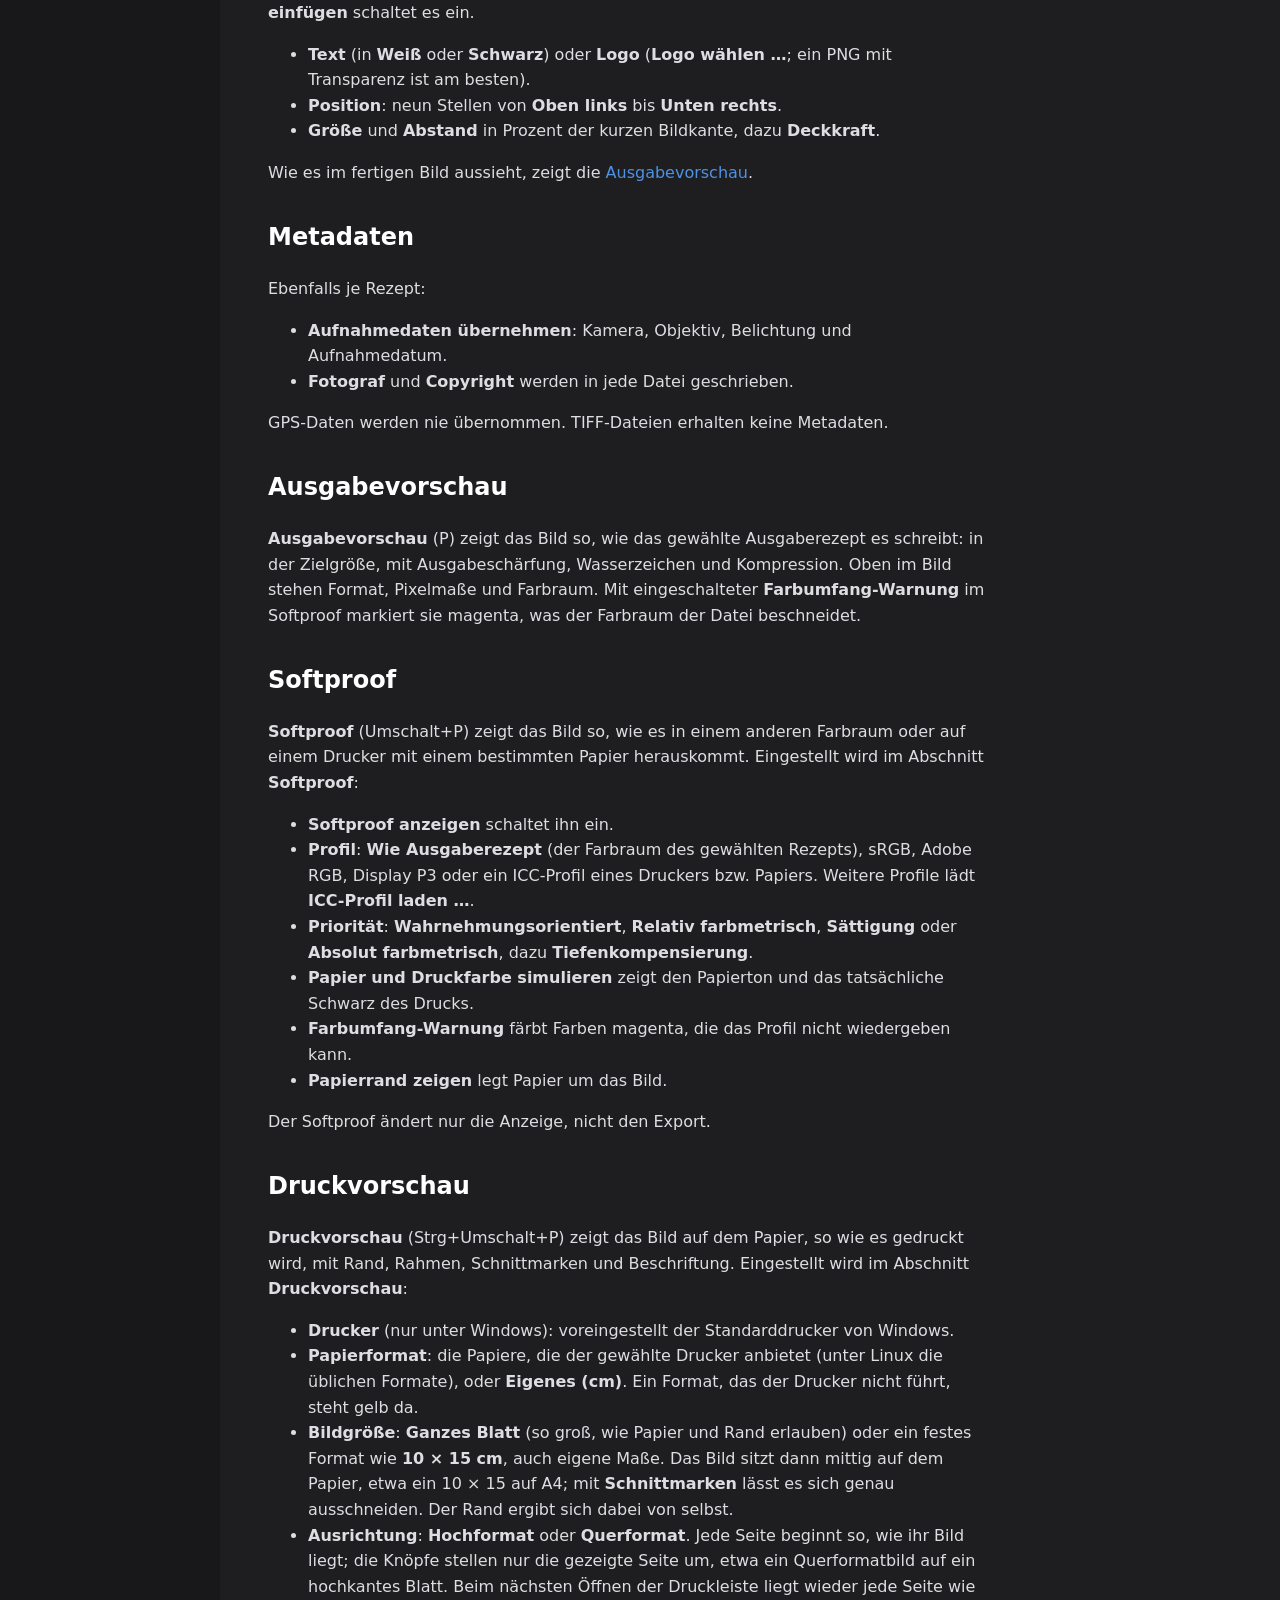
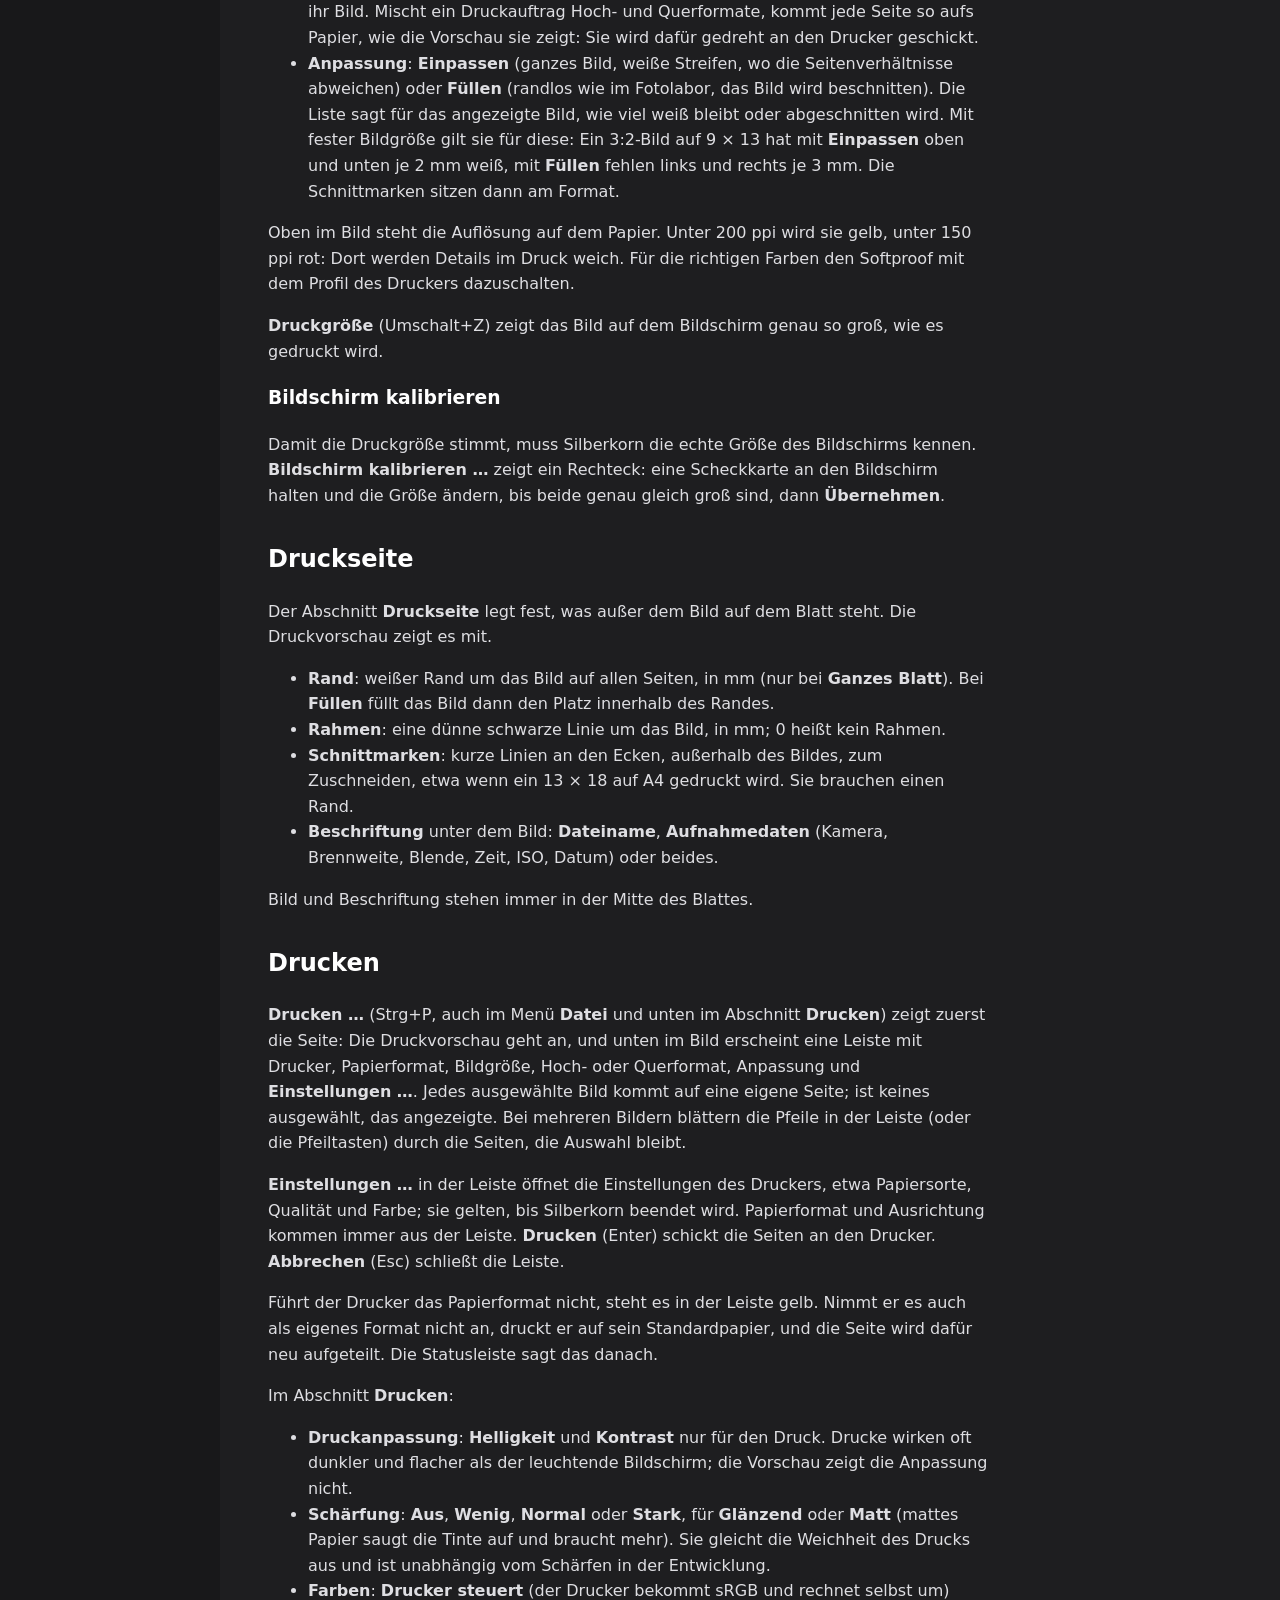
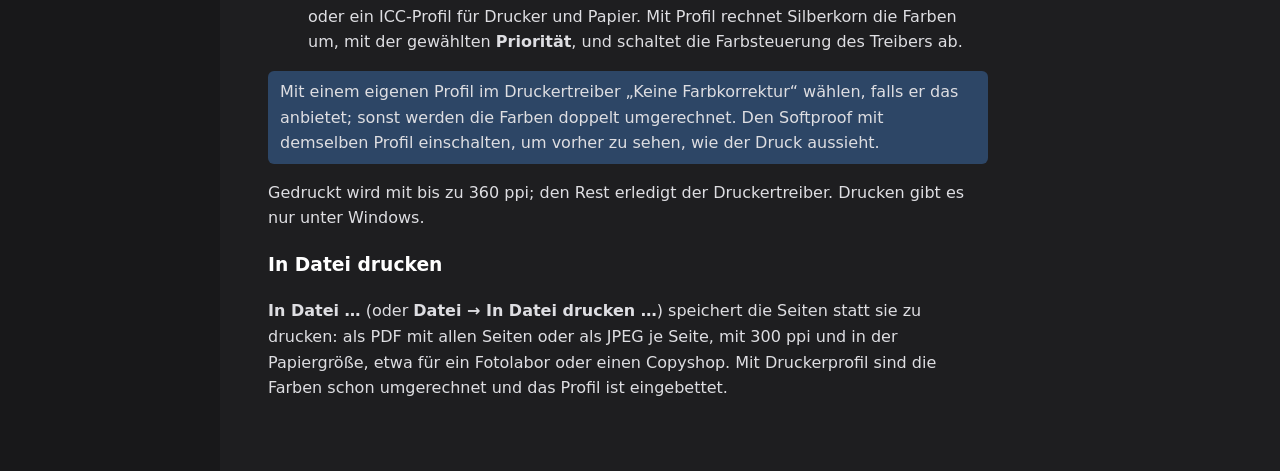
==== commit d8521058: "Drucken: ein zweites Strg+P druckt nicht mehr Strg+P öffnet nur die Druckleiste; gedruckt wird mit E" ====
--- a/docs/hilfe/ausgabe.html
+++ b/docs/hilfe/ausgabe.html
@@ -106,7 +106,7 @@
 <p>Bild und Beschriftung stehen immer in der Mitte des Blattes.</p>
 <h2 id="drucken">Drucken</h2>
 <p><b>Drucken …</b> (Strg+P, auch im Menü <b>Datei</b> und unten im Abschnitt <b>Drucken</b>) zeigt zuerst die Seite: Die Druckvorschau geht an, und unten im Bild erscheint eine Leiste mit Drucker, Papierformat, Bildgröße, Hoch- oder Querformat, Anpassung und <b>Einstellungen …</b>. Jedes ausgewählte Bild kommt auf eine eigene Seite; ist keines ausgewählt, das angezeigte. Bei mehreren Bildern blättern die Pfeile in der Leiste (oder die Pfeiltasten) durch die Seiten, die Auswahl bleibt.</p>
-<p><b>Einstellungen …</b> in der Leiste öffnet die Einstellungen des Druckers, etwa Papiersorte, Qualität und Farbe; sie gelten, bis Silberkorn beendet wird. Papierformat und Ausrichtung kommen immer aus der Leiste. <b>Drucken</b> (Enter oder noch einmal Strg+P) schickt die Seiten an den Drucker. <b>Abbrechen</b> (Esc) schließt die Leiste.</p>
+<p><b>Einstellungen …</b> in der Leiste öffnet die Einstellungen des Druckers, etwa Papiersorte, Qualität und Farbe; sie gelten, bis Silberkorn beendet wird. Papierformat und Ausrichtung kommen immer aus der Leiste. <b>Drucken</b> (Enter) schickt die Seiten an den Drucker. <b>Abbrechen</b> (Esc) schließt die Leiste.</p>
 <p>Führt der Drucker das Papierformat nicht, steht es in der Leiste gelb. Nimmt er es auch als eigenes Format nicht an, druckt er auf sein Standardpapier, und die Seite wird dafür neu aufgeteilt. Die Statusleiste sagt das danach.</p>
 <p>Im Abschnitt <b>Drucken</b>:</p>
 <ul>
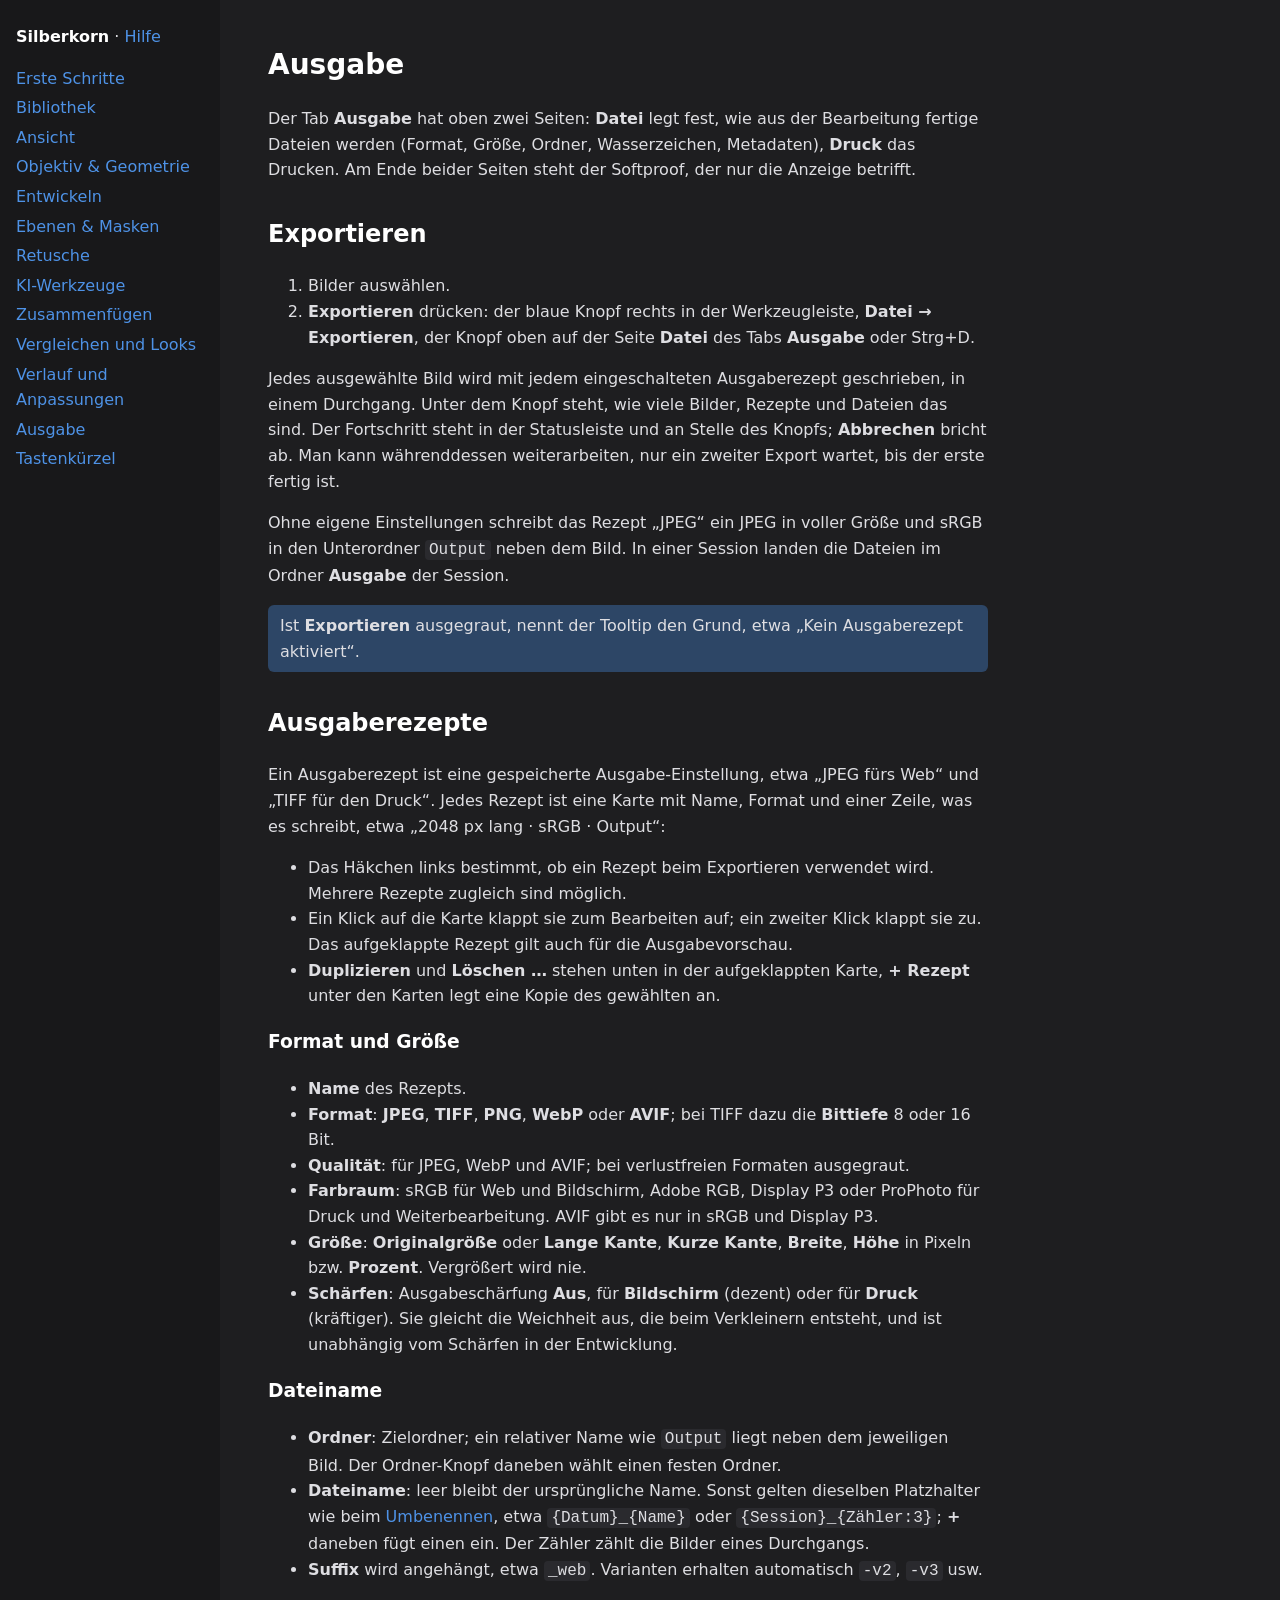
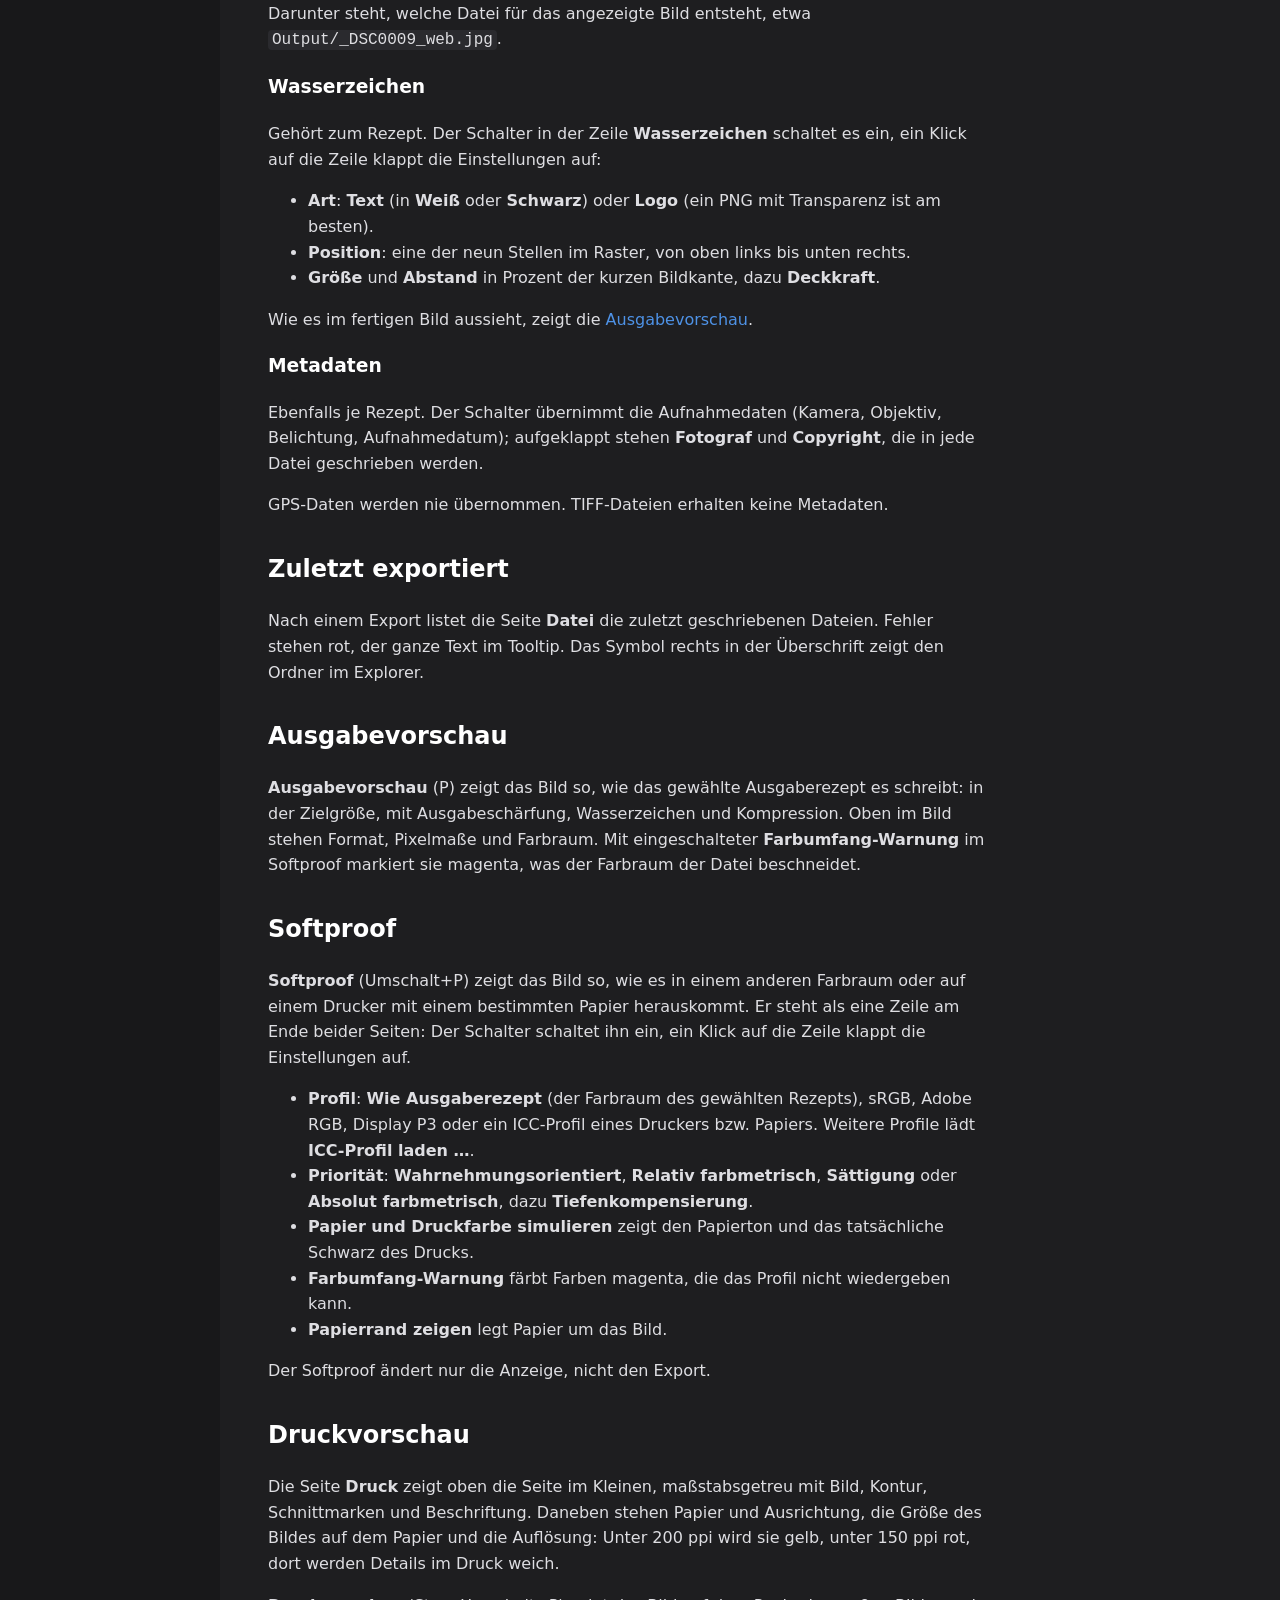
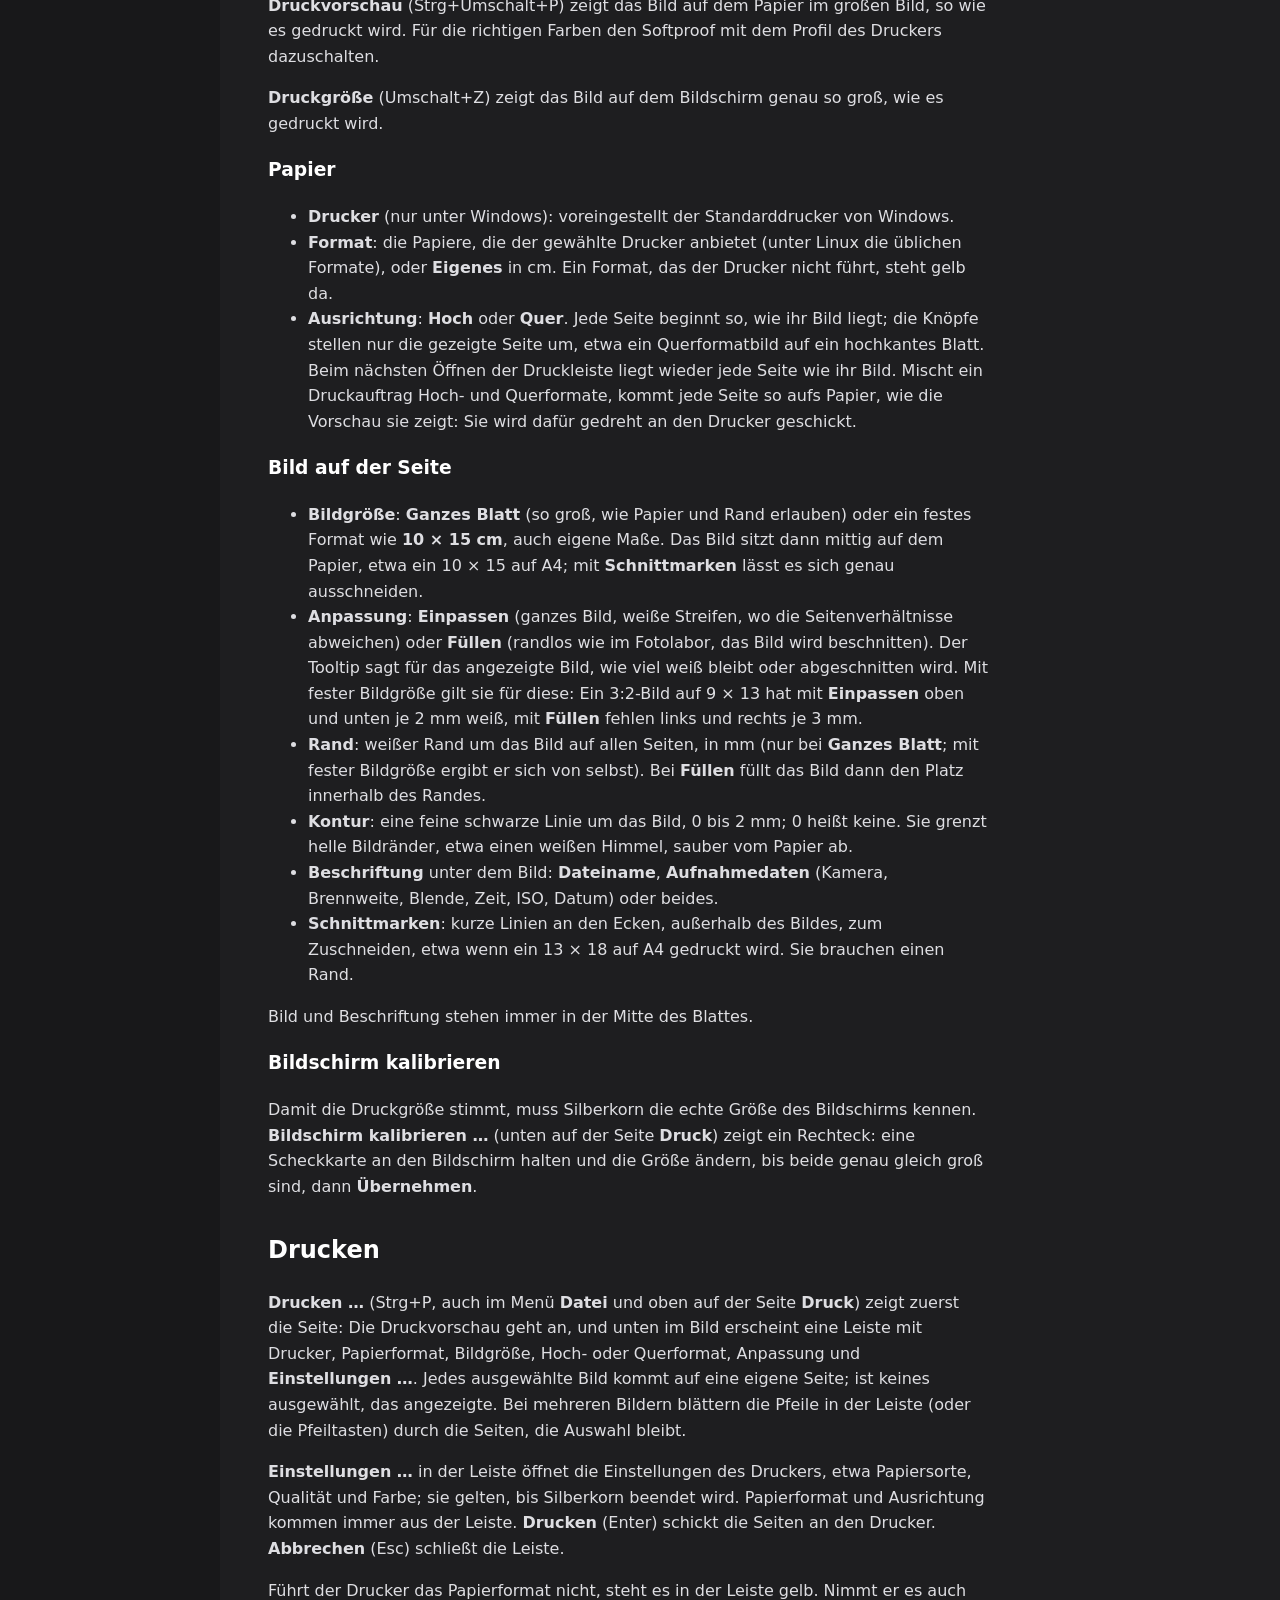
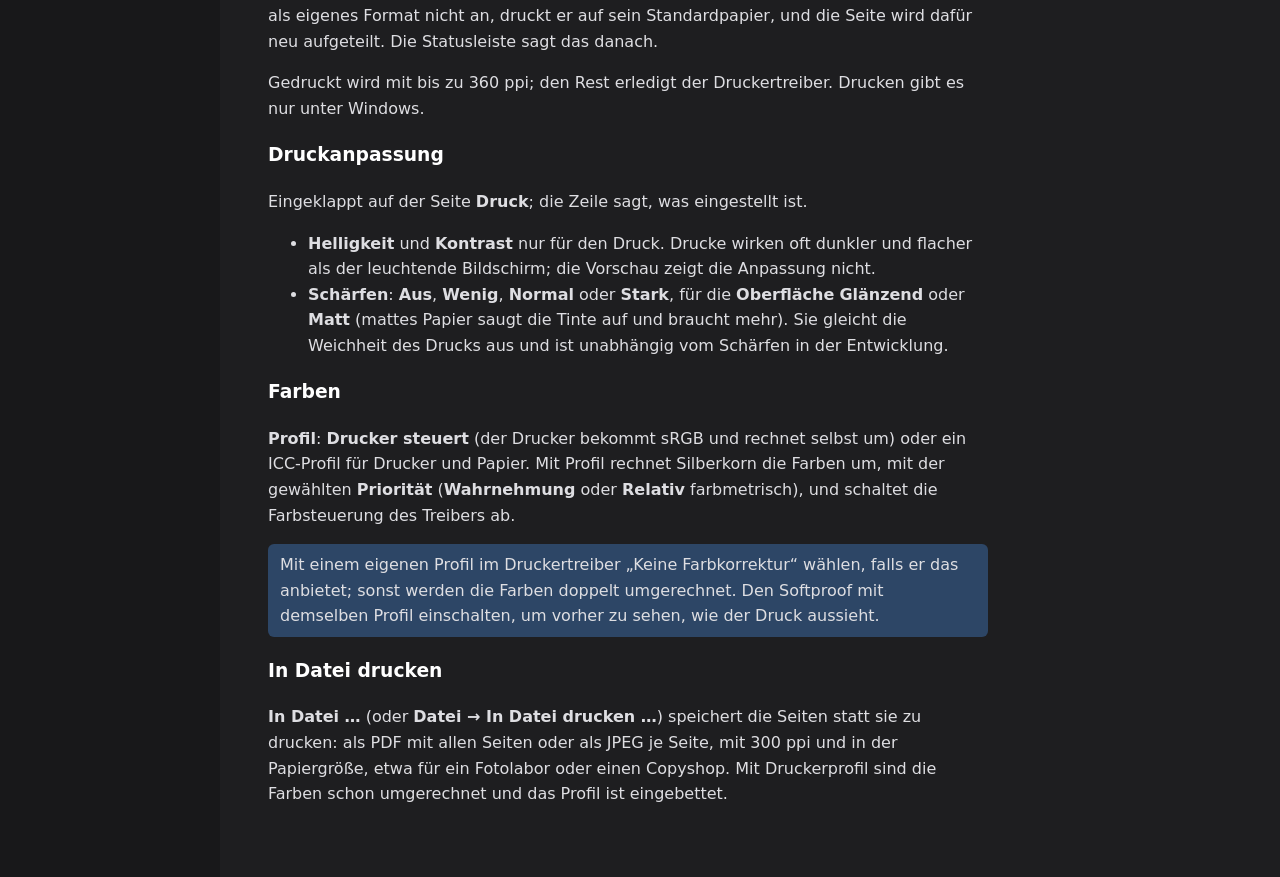
==== commit 19109963: "Ausgabe neu: Datei | Druck, Rezepte als Karten, Kontur statt Rahmen Neuer Ausgabe-Tab nach Mockup (o" ====
--- a/docs/hilfe/ausgabe.html
+++ b/docs/hilfe/ausgabe.html
@@ -25,56 +25,56 @@
 </ul></nav>
 <main>
 <h1 id="ausgabe">Ausgabe</h1>
-<p>Der Tab <b>Ausgabe</b> legt fest, wie aus der Bearbeitung fertige Dateien werden: Format, Größe, Ordner, Wasserzeichen und Metadaten. Dazu kommen Softproof und Druckvorschau, die nur die Anzeige betreffen, und das Drucken.</p>
+<p>Der Tab <b>Ausgabe</b> hat oben zwei Seiten: <b>Datei</b> legt fest, wie aus der Bearbeitung fertige Dateien werden (Format, Größe, Ordner, Wasserzeichen, Metadaten), <b>Druck</b> das Drucken. Am Ende beider Seiten steht der Softproof, der nur die Anzeige betrifft.</p>
 <h2 id="exportieren">Exportieren</h2>
 <ol>
 <li>Bilder auswählen.</li>
-<li><b>Exportieren</b> drücken: der blaue Knopf rechts in der Werkzeugleiste, <b>Datei → Exportieren</b>, der Knopf im Abschnitt <b>Exportieren</b> des Tabs <b>Ausgabe</b> oder Strg+D.</li>
+<li><b>Exportieren</b> drücken: der blaue Knopf rechts in der Werkzeugleiste, <b>Datei → Exportieren</b>, der Knopf oben auf der Seite <b>Datei</b> des Tabs <b>Ausgabe</b> oder Strg+D.</li>
 </ol>
-<p>Jedes ausgewählte Bild wird mit jedem aktivierten Ausgaberezept geschrieben, in einem Durchgang. Der Fortschritt steht in der Statusleiste und im Abschnitt <b>Exportieren</b>; ✕ bricht ab. Man kann währenddessen weiterarbeiten, nur ein zweiter Export wartet, bis der erste fertig ist.</p>
+<p>Jedes ausgewählte Bild wird mit jedem eingeschalteten Ausgaberezept geschrieben, in einem Durchgang. Unter dem Knopf steht, wie viele Bilder, Rezepte und Dateien das sind. Der Fortschritt steht in der Statusleiste und an Stelle des Knopfs; <b>Abbrechen</b> bricht ab. Man kann währenddessen weiterarbeiten, nur ein zweiter Export wartet, bis der erste fertig ist.</p>
 <p>Ohne eigene Einstellungen schreibt das Rezept „JPEG“ ein JPEG in voller Größe und sRGB in den Unterordner <code>Output</code> neben dem Bild. In einer Session landen die Dateien im Ordner <b>Ausgabe</b> der Session.</p>
 <p class="note">Ist <b>Exportieren</b> ausgegraut, nennt der Tooltip den Grund, etwa „Kein Ausgaberezept aktiviert“.</p>
 <h2 id="ausgaberezepte">Ausgaberezepte</h2>
-<p>Ein Ausgaberezept ist eine gespeicherte Ausgabe-Einstellung, etwa „JPEG fürs Web“ und „TIFF für den Druck“. Der Abschnitt <b>Ausgaberezepte</b> listet alle Rezepte:</p>
+<p>Ein Ausgaberezept ist eine gespeicherte Ausgabe-Einstellung, etwa „JPEG fürs Web“ und „TIFF für den Druck“. Jedes Rezept ist eine Karte mit Name, Format und einer Zeile, was es schreibt, etwa „2048 px lang · sRGB · Output“:</p>
 <ul>
-<li>Das Häkchen davor bestimmt, ob ein Rezept beim Exportieren verwendet wird. Mehrere Rezepte zugleich sind möglich.</li>
-<li>Ein Klick auf den Namen wählt das Rezept zum Bearbeiten.</li>
-<li><b>+ Rezept</b> legt eine Kopie des gewählten an, <b>Löschen …</b> entfernt es.</li>
+<li>Das Häkchen links bestimmt, ob ein Rezept beim Exportieren verwendet wird. Mehrere Rezepte zugleich sind möglich.</li>
+<li>Ein Klick auf die Karte klappt sie zum Bearbeiten auf; ein zweiter Klick klappt sie zu. Das aufgeklappte Rezept gilt auch für die Ausgabevorschau.</li>
+<li><b>Duplizieren</b> und <b>Löschen …</b> stehen unten in der aufgeklappten Karte, <b>+ Rezept</b> unter den Karten legt eine Kopie des gewählten an.</li>
 </ul>
-<h3 id="rezept-bearbeiten">Rezept bearbeiten</h3>
+<h3 id="format-und-größe">Format und Größe</h3>
 <ul>
 <li><b>Name</b> des Rezepts.</li>
-<li><b>Format</b>: <b>JPEG</b>, <b>TIFF 8 Bit</b>, <b>TIFF 16 Bit</b>, <b>PNG</b>, <b>WebP</b> oder <b>AVIF</b>.</li>
+<li><b>Format</b>: <b>JPEG</b>, <b>TIFF</b>, <b>PNG</b>, <b>WebP</b> oder <b>AVIF</b>; bei TIFF dazu die <b>Bittiefe</b> 8 oder 16 Bit.</li>
+<li><b>Qualität</b>: für JPEG, WebP und AVIF; bei verlustfreien Formaten ausgegraut.</li>
 <li><b>Farbraum</b>: sRGB für Web und Bildschirm, Adobe RGB, Display P3 oder ProPhoto für Druck und Weiterbearbeitung. AVIF gibt es nur in sRGB und Display P3.</li>
-<li><b>Qualität</b>: für JPEG, WebP und AVIF; verlustfreie Formate haben keine.</li>
 <li><b>Größe</b>: <b>Originalgröße</b> oder <b>Lange Kante</b>, <b>Kurze Kante</b>, <b>Breite</b>, <b>Höhe</b> in Pixeln bzw. <b>Prozent</b>. Vergrößert wird nie.</li>
-<li><b>Ausgabeschärfung</b>: <b>Aus</b>, <b>Für Bildschirm</b> (dezent) oder <b>Für Druck</b> (kräftiger). Sie gleicht die Weichheit aus, die beim Verkleinern entsteht, und ist unabhängig vom Schärfen in der Entwicklung.</li>
-<li><b>Ordner</b>: Zielordner; ein relativer Name wie <code>Output</code> liegt neben dem jeweiligen Bild.</li>
-<li><b>Dateiname</b> und <b>Suffix</b>: siehe unten.</li>
+<li><b>Schärfen</b>: Ausgabeschärfung <b>Aus</b>, für <b>Bildschirm</b> (dezent) oder für <b>Druck</b> (kräftiger). Sie gleicht die Weichheit aus, die beim Verkleinern entsteht, und ist unabhängig vom Schärfen in der Entwicklung.</li>
 </ul>
 <h3 id="dateiname">Dateiname</h3>
-<p>Leer bleibt der ursprüngliche Name. Sonst gelten dieselben Platzhalter wie beim <a href="bibliothek.html#umbenennen">Umbenennen</a>, etwa <code>{Datum}_{Name}</code> oder <code>{Session}_{Zähler:3}</code>; der Zähler zählt die Bilder eines Durchgangs. Das <b>Suffix</b> wird angehängt, etwa <code>-web</code>. Varianten erhalten automatisch <code>-v2</code>, <code>-v3</code> usw.</p>
-<h2 id="wasserzeichen">Wasserzeichen</h2>
-<p>Der Abschnitt <b>Wasserzeichen</b> gehört zum gewählten Rezept. <b>Wasserzeichen einfügen</b> schaltet es ein.</p>
 <ul>
-<li><b>Text</b> (in <b>Weiß</b> oder <b>Schwarz</b>) oder <b>Logo</b> (<b>Logo wählen …</b>; ein PNG mit Transparenz ist am besten).</li>
-<li><b>Position</b>: neun Stellen von <b>Oben links</b> bis <b>Unten rechts</b>.</li>
+<li><b>Ordner</b>: Zielordner; ein relativer Name wie <code>Output</code> liegt neben dem jeweiligen Bild. Der Ordner-Knopf daneben wählt einen festen Ordner.</li>
+<li><b>Dateiname</b>: leer bleibt der ursprüngliche Name. Sonst gelten dieselben Platzhalter wie beim <a href="bibliothek.html#umbenennen">Umbenennen</a>, etwa <code>{Datum}_{Name}</code> oder <code>{Session}_{Zähler:3}</code>; <b>+</b> daneben fügt einen ein. Der Zähler zählt die Bilder eines Durchgangs.</li>
+<li><b>Suffix</b> wird angehängt, etwa <code>_web</code>. Varianten erhalten automatisch <code>-v2</code>, <code>-v3</code> usw.</li>
+</ul>
+<p>Darunter steht, welche Datei für das angezeigte Bild entsteht, etwa <code>Output/_DSC0009_web.jpg</code>.</p>
+<h3 id="wasserzeichen">Wasserzeichen</h3>
+<p>Gehört zum Rezept. Der Schalter in der Zeile <b>Wasserzeichen</b> schaltet es ein, ein Klick auf die Zeile klappt die Einstellungen auf:</p>
+<ul>
+<li><b>Art</b>: <b>Text</b> (in <b>Weiß</b> oder <b>Schwarz</b>) oder <b>Logo</b> (ein PNG mit Transparenz ist am besten).</li>
+<li><b>Position</b>: eine der neun Stellen im Raster, von oben links bis unten rechts.</li>
 <li><b>Größe</b> und <b>Abstand</b> in Prozent der kurzen Bildkante, dazu <b>Deckkraft</b>.</li>
 </ul>
 <p>Wie es im fertigen Bild aussieht, zeigt die <a href="ausgabe.html#ausgabevorschau">Ausgabevorschau</a>.</p>
-<h2 id="metadaten">Metadaten</h2>
-<p>Ebenfalls je Rezept:</p>
-<ul>
-<li><b>Aufnahmedaten übernehmen</b>: Kamera, Objektiv, Belichtung und Aufnahmedatum.</li>
-<li><b>Fotograf</b> und <b>Copyright</b> werden in jede Datei geschrieben.</li>
-</ul>
+<h3 id="metadaten">Metadaten</h3>
+<p>Ebenfalls je Rezept. Der Schalter übernimmt die Aufnahmedaten (Kamera, Objektiv, Belichtung, Aufnahmedatum); aufgeklappt stehen <b>Fotograf</b> und <b>Copyright</b>, die in jede Datei geschrieben werden.</p>
 <p>GPS-Daten werden nie übernommen. TIFF-Dateien erhalten keine Metadaten.</p>
+<h2 id="zuletzt-exportiert">Zuletzt exportiert</h2>
+<p>Nach einem Export listet die Seite <b>Datei</b> die zuletzt geschriebenen Dateien. Fehler stehen rot, der ganze Text im Tooltip. Das Symbol rechts in der Überschrift zeigt den Ordner im Explorer.</p>
 <h2 id="ausgabevorschau">Ausgabevorschau</h2>
 <p><b>Ausgabevorschau</b> (P) zeigt das Bild so, wie das gewählte Ausgaberezept es schreibt: in der Zielgröße, mit Ausgabeschärfung, Wasserzeichen und Kompression. Oben im Bild stehen Format, Pixelmaße und Farbraum. Mit eingeschalteter <b>Farbumfang-Warnung</b> im Softproof markiert sie magenta, was der Farbraum der Datei beschneidet.</p>
 <h2 id="softproof">Softproof</h2>
-<p><b>Softproof</b> (Umschalt+P) zeigt das Bild so, wie es in einem anderen Farbraum oder auf einem Drucker mit einem bestimmten Papier herauskommt. Eingestellt wird im Abschnitt <b>Softproof</b>:</p>
+<p><b>Softproof</b> (Umschalt+P) zeigt das Bild so, wie es in einem anderen Farbraum oder auf einem Drucker mit einem bestimmten Papier herauskommt. Er steht als eine Zeile am Ende beider Seiten: Der Schalter schaltet ihn ein, ein Klick auf die Zeile klappt die Einstellungen auf.</p>
 <ul>
-<li><b>Softproof anzeigen</b> schaltet ihn ein.</li>
 <li><b>Profil</b>: <b>Wie Ausgaberezept</b> (der Farbraum des gewählten Rezepts), sRGB, Adobe RGB, Display P3 oder ein ICC-Profil eines Druckers bzw. Papiers. Weitere Profile lädt <b>ICC-Profil laden …</b>.</li>
 <li><b>Priorität</b>: <b>Wahrnehmungsorientiert</b>, <b>Relativ farbmetrisch</b>, <b>Sättigung</b> oder <b>Absolut farbmetrisch</b>, dazu <b>Tiefenkompensierung</b>.</li>
 <li><b>Papier und Druckfarbe simulieren</b> zeigt den Papierton und das tatsächliche Schwarz des Drucks.</li>
@@ -83,39 +83,41 @@
 </ul>
 <p>Der Softproof ändert nur die Anzeige, nicht den Export.</p>
 <h2 id="druckvorschau">Druckvorschau</h2>
-<p><b>Druckvorschau</b> (Strg+Umschalt+P) zeigt das Bild auf dem Papier, so wie es gedruckt wird, mit Rand, Rahmen, Schnittmarken und Beschriftung. Eingestellt wird im Abschnitt <b>Druckvorschau</b>:</p>
+<p>Die Seite <b>Druck</b> zeigt oben die Seite im Kleinen, maßstabsgetreu mit Bild, Kontur, Schnittmarken und Beschriftung. Daneben stehen Papier und Ausrichtung, die Größe des Bildes auf dem Papier und die Auflösung: Unter 200 ppi wird sie gelb, unter 150 ppi rot, dort werden Details im Druck weich.</p>
+<p><b>Druckvorschau</b> (Strg+Umschalt+P) zeigt das Bild auf dem Papier im großen Bild, so wie es gedruckt wird. Für die richtigen Farben den Softproof mit dem Profil des Druckers dazuschalten.</p>
+<p><b>Druckgröße</b> (Umschalt+Z) zeigt das Bild auf dem Bildschirm genau so groß, wie es gedruckt wird.</p>
+<h3 id="papier">Papier</h3>
 <ul>
 <li><b>Drucker</b> (nur unter Windows): voreingestellt der Standarddrucker von Windows.</li>
-<li><b>Papierformat</b>: die Papiere, die der gewählte Drucker anbietet (unter Linux die üblichen Formate), oder <b>Eigenes (cm)</b>. Ein Format, das der Drucker nicht führt, steht gelb da.</li>
-<li><b>Bildgröße</b>: <b>Ganzes Blatt</b> (so groß, wie Papier und Rand erlauben) oder ein festes Format wie <b>10 × 15 cm</b>, auch eigene Maße. Das Bild sitzt dann mittig auf dem Papier, etwa ein 10 × 15 auf A4; mit <b>Schnittmarken</b> lässt es sich genau ausschneiden. Der Rand ergibt sich dabei von selbst.</li>
-<li><b>Ausrichtung</b>: <b>Hochformat</b> oder <b>Querformat</b>. Jede Seite beginnt so, wie ihr Bild liegt; die Knöpfe stellen nur die gezeigte Seite um, etwa ein Querformatbild auf ein hochkantes Blatt. Beim nächsten Öffnen der Druckleiste liegt wieder jede Seite wie ihr Bild. Mischt ein Druckauftrag Hoch- und Querformate, kommt jede Seite so aufs Papier, wie die Vorschau sie zeigt: Sie wird dafür gedreht an den Drucker geschickt.</li>
-<li><b>Anpassung</b>: <b>Einpassen</b> (ganzes Bild, weiße Streifen, wo die Seitenverhältnisse abweichen) oder <b>Füllen</b> (randlos wie im Fotolabor, das Bild wird beschnitten). Die Liste sagt für das angezeigte Bild, wie viel weiß bleibt oder abgeschnitten wird. Mit fester Bildgröße gilt sie für diese: Ein 3:2-Bild auf 9 × 13 hat mit <b>Einpassen</b> oben und unten je 2 mm weiß, mit <b>Füllen</b> fehlen links und rechts je 3 mm. Die Schnittmarken sitzen dann am Format.</li>
+<li><b>Format</b>: die Papiere, die der gewählte Drucker anbietet (unter Linux die üblichen Formate), oder <b>Eigenes</b> in cm. Ein Format, das der Drucker nicht führt, steht gelb da.</li>
+<li><b>Ausrichtung</b>: <b>Hoch</b> oder <b>Quer</b>. Jede Seite beginnt so, wie ihr Bild liegt; die Knöpfe stellen nur die gezeigte Seite um, etwa ein Querformatbild auf ein hochkantes Blatt. Beim nächsten Öffnen der Druckleiste liegt wieder jede Seite wie ihr Bild. Mischt ein Druckauftrag Hoch- und Querformate, kommt jede Seite so aufs Papier, wie die Vorschau sie zeigt: Sie wird dafür gedreht an den Drucker geschickt.</li>
 </ul>
-<p>Oben im Bild steht die Auflösung auf dem Papier. Unter 200 ppi wird sie gelb, unter 150 ppi rot: Dort werden Details im Druck weich. Für die richtigen Farben den Softproof mit dem Profil des Druckers dazuschalten.</p>
-<p><b>Druckgröße</b> (Umschalt+Z) zeigt das Bild auf dem Bildschirm genau so groß, wie es gedruckt wird.</p>
-<h3 id="bildschirm-kalibrieren">Bildschirm kalibrieren</h3>
-<p>Damit die Druckgröße stimmt, muss Silberkorn die echte Größe des Bildschirms kennen. <b>Bildschirm kalibrieren …</b> zeigt ein Rechteck: eine Scheckkarte an den Bildschirm halten und die Größe ändern, bis beide genau gleich groß sind, dann <b>Übernehmen</b>.</p>
-<h2 id="druckseite">Druckseite</h2>
-<p>Der Abschnitt <b>Druckseite</b> legt fest, was außer dem Bild auf dem Blatt steht. Die Druckvorschau zeigt es mit.</p>
+<h3 id="bild-auf-der-seite">Bild auf der Seite</h3>
 <ul>
-<li><b>Rand</b>: weißer Rand um das Bild auf allen Seiten, in mm (nur bei <b>Ganzes Blatt</b>). Bei <b>Füllen</b> füllt das Bild dann den Platz innerhalb des Randes.</li>
-<li><b>Rahmen</b>: eine dünne schwarze Linie um das Bild, in mm; 0 heißt kein Rahmen.</li>
+<li><b>Bildgröße</b>: <b>Ganzes Blatt</b> (so groß, wie Papier und Rand erlauben) oder ein festes Format wie <b>10 × 15 cm</b>, auch eigene Maße. Das Bild sitzt dann mittig auf dem Papier, etwa ein 10 × 15 auf A4; mit <b>Schnittmarken</b> lässt es sich genau ausschneiden.</li>
+<li><b>Anpassung</b>: <b>Einpassen</b> (ganzes Bild, weiße Streifen, wo die Seitenverhältnisse abweichen) oder <b>Füllen</b> (randlos wie im Fotolabor, das Bild wird beschnitten). Der Tooltip sagt für das angezeigte Bild, wie viel weiß bleibt oder abgeschnitten wird. Mit fester Bildgröße gilt sie für diese: Ein 3:2-Bild auf 9 × 13 hat mit <b>Einpassen</b> oben und unten je 2 mm weiß, mit <b>Füllen</b> fehlen links und rechts je 3 mm.</li>
+<li><b>Rand</b>: weißer Rand um das Bild auf allen Seiten, in mm (nur bei <b>Ganzes Blatt</b>; mit fester Bildgröße ergibt er sich von selbst). Bei <b>Füllen</b> füllt das Bild dann den Platz innerhalb des Randes.</li>
+<li><b>Kontur</b>: eine feine schwarze Linie um das Bild, 0 bis 2 mm; 0 heißt keine. Sie grenzt helle Bildränder, etwa einen weißen Himmel, sauber vom Papier ab.</li>
+<li><b>Beschriftung</b> unter dem Bild: <b>Dateiname</b>, <b>Aufnahmedaten</b> (Kamera, Brennweite, Blende, Zeit, ISO, Datum) oder beides.</li>
 <li><b>Schnittmarken</b>: kurze Linien an den Ecken, außerhalb des Bildes, zum Zuschneiden, etwa wenn ein 13 × 18 auf A4 gedruckt wird. Sie brauchen einen Rand.</li>
-<li><b>Beschriftung</b> unter dem Bild: <b>Dateiname</b>, <b>Aufnahmedaten</b> (Kamera, Brennweite, Blende, Zeit, ISO, Datum) oder beides.</li>
 </ul>
 <p>Bild und Beschriftung stehen immer in der Mitte des Blattes.</p>
+<h3 id="bildschirm-kalibrieren">Bildschirm kalibrieren</h3>
+<p>Damit die Druckgröße stimmt, muss Silberkorn die echte Größe des Bildschirms kennen. <b>Bildschirm kalibrieren …</b> (unten auf der Seite <b>Druck</b>) zeigt ein Rechteck: eine Scheckkarte an den Bildschirm halten und die Größe ändern, bis beide genau gleich groß sind, dann <b>Übernehmen</b>.</p>
 <h2 id="drucken">Drucken</h2>
-<p><b>Drucken …</b> (Strg+P, auch im Menü <b>Datei</b> und unten im Abschnitt <b>Drucken</b>) zeigt zuerst die Seite: Die Druckvorschau geht an, und unten im Bild erscheint eine Leiste mit Drucker, Papierformat, Bildgröße, Hoch- oder Querformat, Anpassung und <b>Einstellungen …</b>. Jedes ausgewählte Bild kommt auf eine eigene Seite; ist keines ausgewählt, das angezeigte. Bei mehreren Bildern blättern die Pfeile in der Leiste (oder die Pfeiltasten) durch die Seiten, die Auswahl bleibt.</p>
+<p><b>Drucken …</b> (Strg+P, auch im Menü <b>Datei</b> und oben auf der Seite <b>Druck</b>) zeigt zuerst die Seite: Die Druckvorschau geht an, und unten im Bild erscheint eine Leiste mit Drucker, Papierformat, Bildgröße, Hoch- oder Querformat, Anpassung und <b>Einstellungen …</b>. Jedes ausgewählte Bild kommt auf eine eigene Seite; ist keines ausgewählt, das angezeigte. Bei mehreren Bildern blättern die Pfeile in der Leiste (oder die Pfeiltasten) durch die Seiten, die Auswahl bleibt.</p>
 <p><b>Einstellungen …</b> in der Leiste öffnet die Einstellungen des Druckers, etwa Papiersorte, Qualität und Farbe; sie gelten, bis Silberkorn beendet wird. Papierformat und Ausrichtung kommen immer aus der Leiste. <b>Drucken</b> (Enter) schickt die Seiten an den Drucker. <b>Abbrechen</b> (Esc) schließt die Leiste.</p>
 <p>Führt der Drucker das Papierformat nicht, steht es in der Leiste gelb. Nimmt er es auch als eigenes Format nicht an, druckt er auf sein Standardpapier, und die Seite wird dafür neu aufgeteilt. Die Statusleiste sagt das danach.</p>
-<p>Im Abschnitt <b>Drucken</b>:</p>
+<p>Gedruckt wird mit bis zu 360 ppi; den Rest erledigt der Druckertreiber. Drucken gibt es nur unter Windows.</p>
+<h3 id="druckanpassung">Druckanpassung</h3>
+<p>Eingeklappt auf der Seite <b>Druck</b>; die Zeile sagt, was eingestellt ist.</p>
 <ul>
-<li><b>Druckanpassung</b>: <b>Helligkeit</b> und <b>Kontrast</b> nur für den Druck. Drucke wirken oft dunkler und flacher als der leuchtende Bildschirm; die Vorschau zeigt die Anpassung nicht.</li>
-<li><b>Schärfung</b>: <b>Aus</b>, <b>Wenig</b>, <b>Normal</b> oder <b>Stark</b>, für <b>Glänzend</b> oder <b>Matt</b> (mattes Papier saugt die Tinte auf und braucht mehr). Sie gleicht die Weichheit des Drucks aus und ist unabhängig vom Schärfen in der Entwicklung.</li>
-<li><b>Farben</b>: <b>Drucker steuert</b> (der Drucker bekommt sRGB und rechnet selbst um) oder ein ICC-Profil für Drucker und Papier. Mit Profil rechnet Silberkorn die Farben um, mit der gewählten <b>Priorität</b>, und schaltet die Farbsteuerung des Treibers ab.</li>
+<li><b>Helligkeit</b> und <b>Kontrast</b> nur für den Druck. Drucke wirken oft dunkler und flacher als der leuchtende Bildschirm; die Vorschau zeigt die Anpassung nicht.</li>
+<li><b>Schärfen</b>: <b>Aus</b>, <b>Wenig</b>, <b>Normal</b> oder <b>Stark</b>, für die <b>Oberfläche</b> <b>Glänzend</b> oder <b>Matt</b> (mattes Papier saugt die Tinte auf und braucht mehr). Sie gleicht die Weichheit des Drucks aus und ist unabhängig vom Schärfen in der Entwicklung.</li>
 </ul>
+<h3 id="farben">Farben</h3>
+<p><b>Profil</b>: <b>Drucker steuert</b> (der Drucker bekommt sRGB und rechnet selbst um) oder ein ICC-Profil für Drucker und Papier. Mit Profil rechnet Silberkorn die Farben um, mit der gewählten <b>Priorität</b> (<b>Wahrnehmung</b> oder <b>Relativ</b> farbmetrisch), und schaltet die Farbsteuerung des Treibers ab.</p>
 <p class="note">Mit einem eigenen Profil im Druckertreiber „Keine Farbkorrektur“ wählen, falls er das anbietet; sonst werden die Farben doppelt umgerechnet. Den Softproof mit demselben Profil einschalten, um vorher zu sehen, wie der Druck aussieht.</p>
-<p>Gedruckt wird mit bis zu 360 ppi; den Rest erledigt der Druckertreiber. Drucken gibt es nur unter Windows.</p>
 <h3 id="in-datei-drucken">In Datei drucken</h3>
 <p><b>In Datei …</b> (oder <b>Datei → In Datei drucken …</b>) speichert die Seiten statt sie zu drucken: als PDF mit allen Seiten oder als JPEG je Seite, mit 300 ppi und in der Papiergröße, etwa für ein Fotolabor oder einen Copyshop. Mit Druckerprofil sind die Farben schon umgerechnet und das Profil ist eingebettet.</p>
 </main>
